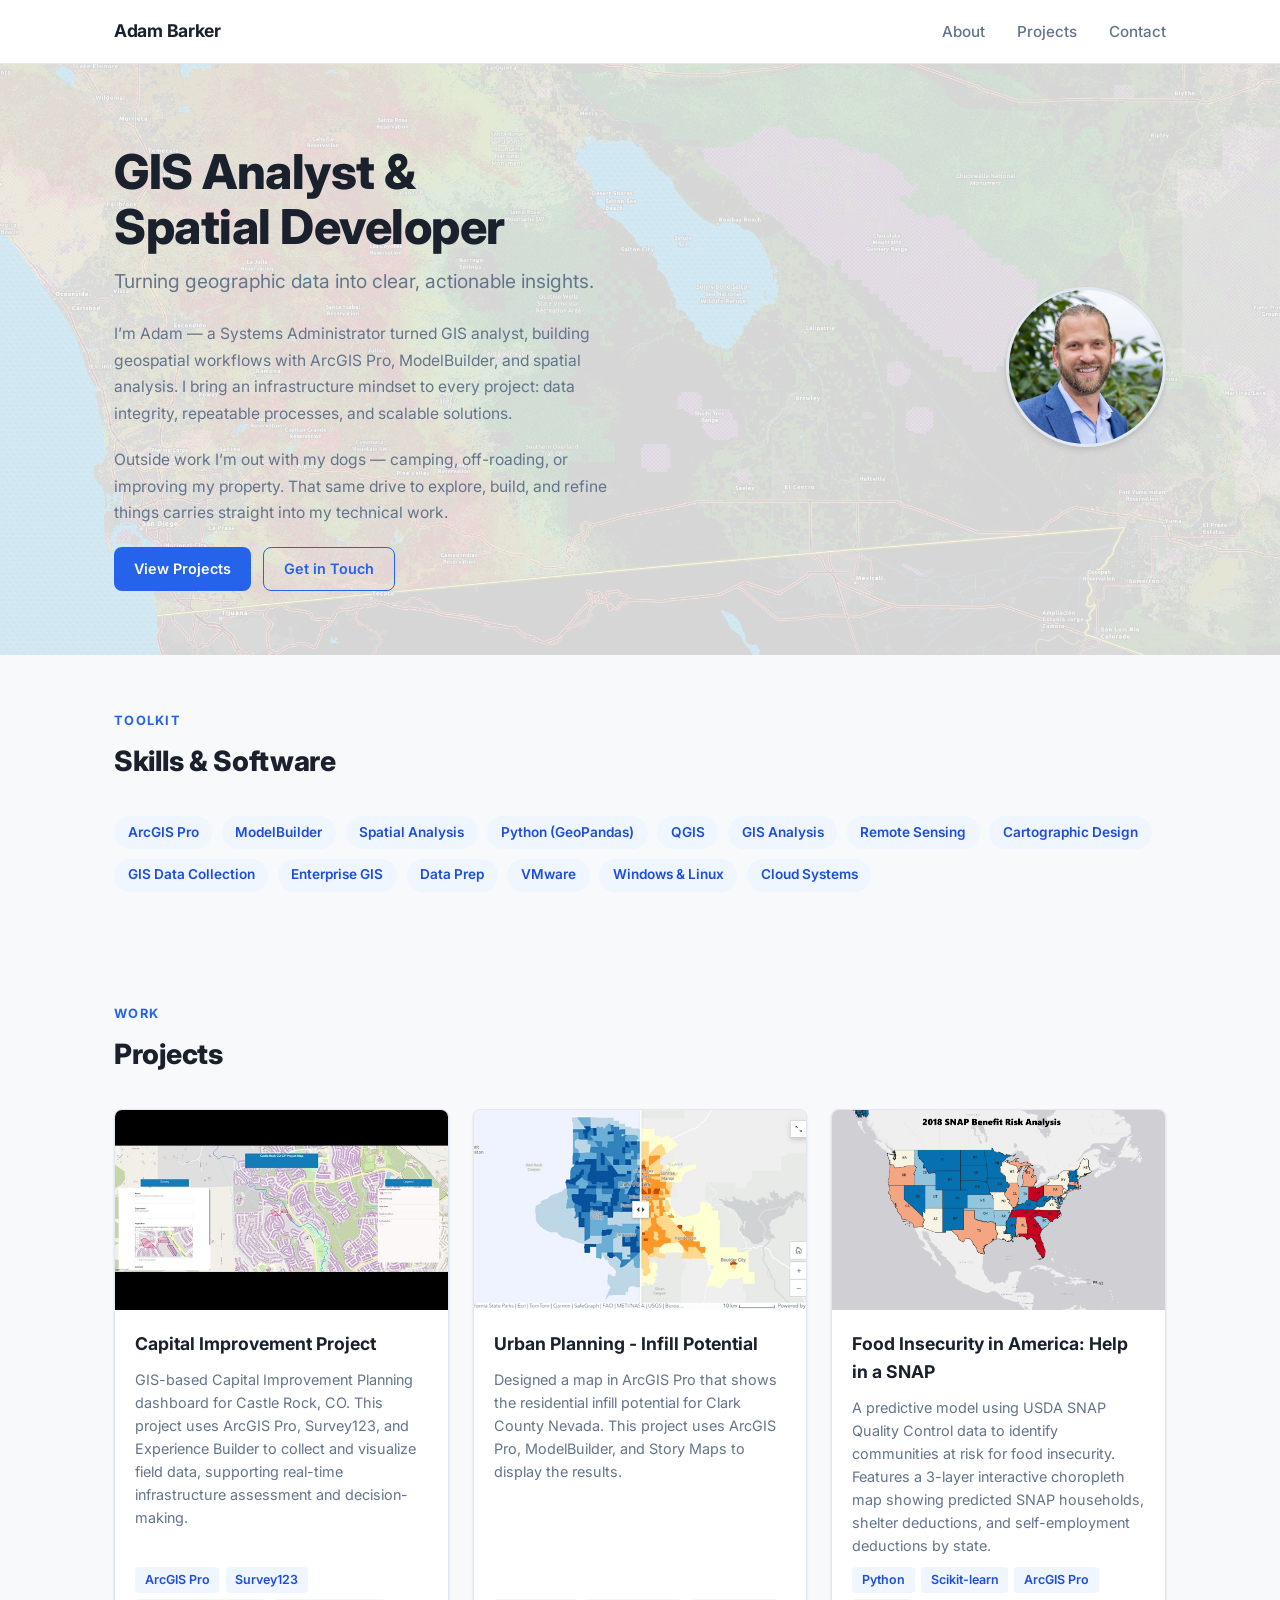
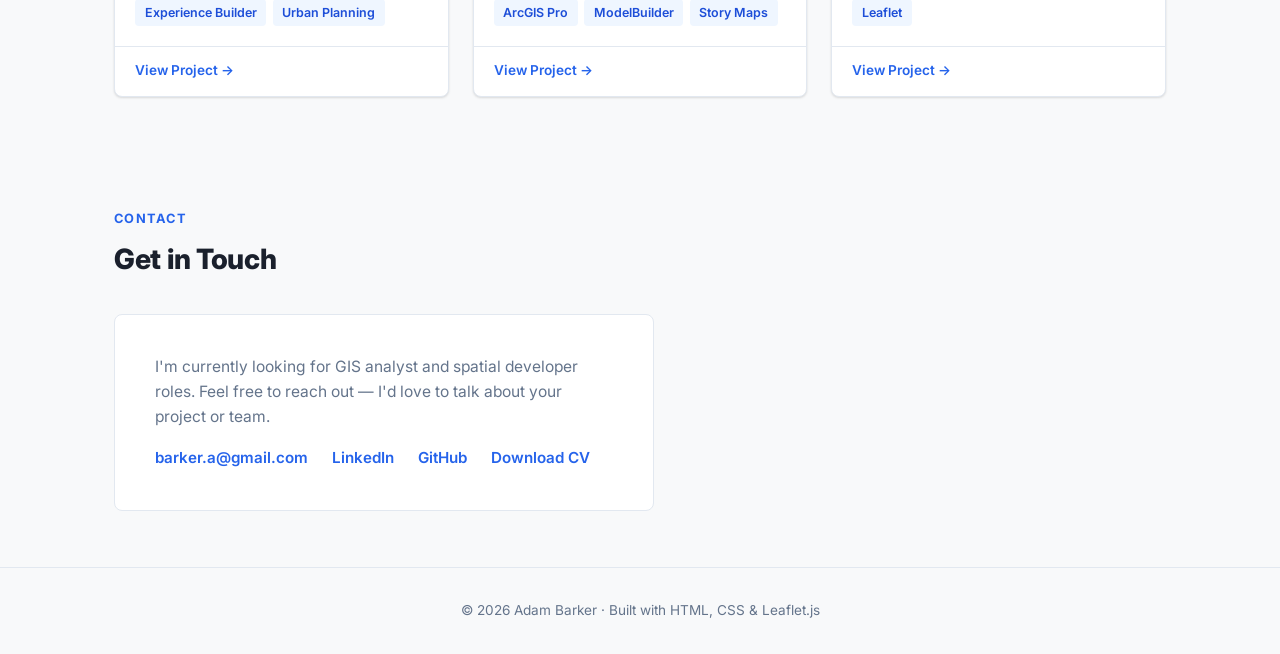
==== index.html @ 079c5484 "Remove avatar rotation, avatar-2.jpg, and related CSS/JS Co-Authored-By: Claude Sonnet 4.6 <noreply@" ====
<!DOCTYPE html>
<html lang="en">
<head>
  <meta charset="UTF-8" />
  <meta name="viewport" content="width=device-width, initial-scale=1.0" />
  <title>Adam Barker — GIS Portfolio</title>
  <link rel="preconnect" href="https://fonts.googleapis.com" />
  <link href="https://fonts.googleapis.com/css2?family=Inter:wght@400;500;600;700;800&display=swap" rel="stylesheet" />
  <link rel="stylesheet" href="css/style.css" />
</head>
<body>

  <!-- ── Nav ── -->
  <nav>
    <div class="nav-inner">
      <a class="nav-logo" href="index.html">Adam Barker</a>
      <ul class="nav-links">
        <li><a href="#about">About</a></li>
        <li><a href="#projects">Projects</a></li>
        <li><a href="#contact">Contact</a></li>
      </ul>
    </div>
  </nav>

  <!-- ── Hero / About ── -->
  <div class="hero-banner">
  <div class="hero" id="about">
    <div class="hero-text">
      <h1>GIS Analyst &amp;<br>Spatial Developer</h1>
      <p class="subtitle">Turning geographic data into clear, actionable insights.</p>
      <p class="bio">
        I’m Adam — a Systems Administrator turned GIS analyst, building geospatial workflows
        with ArcGIS Pro, ModelBuilder, and spatial analysis. I bring an infrastructure mindset
        to every project: data integrity, repeatable processes, and scalable solutions.
      </p>
      <p class="bio bio-personal">
        Outside work I’m out with my dogs — camping, off-roading, or improving my property.
        That same drive to explore, build, and refine things carries straight into my
        technical work.
      </p>
      <div class="btn-group">
        <a class="btn btn-primary" href="#projects">View Projects</a>
        <a class="btn btn-outline" href="#contact">Get in Touch</a>
      </div>
    </div>
    <div class="avatar-wrap">
      <img class="avatar" src="img/avatar.jpg" alt="Adam Barker"
           onerror="this.style.display='none'" />
    </div>
  </div>
  </div><!-- end hero-banner -->

  <!-- ── Skills ── -->
  <section>
    <p class="section-label">Toolkit</p>
    <h2 class="section-title">Skills &amp; Software</h2>
    <div class="skills-grid">
      <!-- Edit these to match your actual skills -->
      <span class="skill-badge">ArcGIS Pro</span>
      <span class="skill-badge">ModelBuilder</span>
      <span class="skill-badge">Spatial Analysis</span>
      <span class="skill-badge">Python (GeoPandas)</span>
      <span class="skill-badge">QGIS</span>
      <span class="skill-badge">GIS Analysis</span>
      <span class="skill-badge">Remote Sensing</span>
      <span class="skill-badge">Cartographic Design</span>
      <span class="skill-badge">GIS Data Collection</span>
      <span class="skill-badge">Enterprise GIS</span>
      <span class="skill-badge">Data Prep</span>
      <span class="skill-badge">VMware</span>
      <span class="skill-badge">Windows &amp; Linux</span>
      <span class="skill-badge">Cloud Systems</span>
    </div>
  </section>

  <!-- ── Projects ── -->
  <section id="projects">
    <p class="section-label">Work</p>
    <h2 class="section-title">Projects</h2>
    <div class="projects-grid">

      <!-- ── PROJECT CARD 1 — edit or duplicate this block for each project ── -->
      <div class="card">
        <img class="card-img" src="img/CIP-5.jpg" alt="Capital Improvement Project thumbnail">
        <div class="card-body">
          <h3 class="card-title">Capital Improvement Project</h3>
          <p class="card-desc">
            GIS-based Capital Improvement Planning dashboard for Castle Rock, CO. 
            This project uses ArcGIS Pro, Survey123, and Experience Builder to 
            collect and visualize field data, supporting real-time infrastructure 
            assessment and decision-making.            
          </p>
          <div class="tag-row">
            <span class="tag">ArcGIS Pro</span>
            <span class="tag">Survey123</span>
            <span class="tag">Experience Builder</span>
            <span class="tag">Urban Planning</span>
          </div>
        </div>
        <div class="card-footer">
          <a href="capital-improvement-project.html">View Project →</a>
          <!-- <a href="https://github.com/yourusername/project" target="_blank">GitHub</a> -->
        </div>
      </div>

      <!-- ── PROJECT CARD 2 ── -->
      <div class="card">
        <img class="card-img" src="img/infill-3.jpg" alt="Las Vegas Infill Potential thumbnail">
        <div class="card-body">
          <h3 class="card-title">Urban Planning - Infill Potential</h3>
          <p class="card-desc">
            Designed a map in ArcGIS Pro that shows the residential infill 
            potential for Clark County Nevada.
            This project uses ArcGIS Pro, ModelBuilder, and Story Maps to 
            display the results. 
          </p>
          <div class="tag-row">
            <span class="tag">ArcGIS Pro</span>
            <span class="tag">ModelBuilder</span>
            <span class="tag">Story Maps</span>
          </div>
        </div>
        <div class="card-footer">
          <a href="urban-infill.html">View Project →</a>
        </div>
      </div>

      <!-- ── PROJECT CARD 3 ── -->
      <div class="card">
        <img class="card-img" src="img/thumbnail-3.jpg" alt="Food Insecurity in America: Help in a SNAP"
             onerror="this.style.display='none'">
        <div class="card-body">
          <h3 class="card-title">Food Insecurity in America: Help in a SNAP</h3>
          <p class="card-desc">
            A predictive model using USDA SNAP Quality Control data to identify communities at risk for food insecurity. Features a 3-layer interactive choropleth map showing predicted SNAP households, shelter deductions, and self-employment deductions by state.
          </p>
          <div class="tag-row">
            <span class="tag">Python</span>
            <span class="tag">Scikit-learn</span>
            <span class="tag">ArcGIS Pro</span>
            <span class="tag">Leaflet</span>
          </div>
        </div>
        <div class="card-footer">
          <a href="SNAP.html">View Project →</a>
        </div>
      </div>

      <!-- Add more cards by copying the block above -->

    </div>
  </section>

  <!-- ── Contact ── -->
  <section id="contact">
    <p class="section-label">Contact</p>
    <h2 class="section-title">Get in Touch</h2>
    <div class="contact-box">
      <p>
        I'm currently looking for GIS analyst and spatial developer roles.
        Feel free to reach out — I'd love to talk about your project or team.
      </p>
      <div class="contact-links">
        <a href="mailto:barker.a@gmail.com">barker.a@gmail.com</a>
        <!-- Replace with your real links -->
        <a href="https://linkedin.com/in/adam-barker-gis-analyst" target="_blank">LinkedIn</a>
        <a href="https://github.com/a-barker" target="_blank">GitHub</a>
        <a href="img/adam-barker-cv.pdf" target="_blank">Download CV</a>
      </div>
    </div>
  </section>

  <!-- ── Footer ── -->
  <footer>
    <p>© 2026 Adam Barker · Built with HTML, CSS &amp; Leaflet.js</p>
  </footer>

  <script src="js/main.js"></script>
</body>
</html>
---- css/style.css ----
/* ── Reset & Base ── */
*, *::before, *::after { box-sizing: border-box; margin: 0; padding: 0; }

:root {
  --clr-bg:       #f8f9fa;
  --clr-surface:  #ffffff;
  --clr-border:   #e2e8f0;
  --clr-text:     #1a202c;
  --clr-muted:    #64748b;
  --clr-accent:   #2563eb;
  --clr-accent-h: #1d4ed8;
  --clr-tag-bg:   #eff6ff;
  --clr-tag-txt:  #1d4ed8;
  --radius:       8px;
  --shadow:       0 1px 3px rgba(0,0,0,.08), 0 1px 2px rgba(0,0,0,.06);
  --shadow-md:    0 4px 6px rgba(0,0,0,.07), 0 2px 4px rgba(0,0,0,.06);
  --max-w:        1100px;
  --nav-h:        64px;
  --font:         'Inter', system-ui, -apple-system, sans-serif;
}

html { scroll-behavior: smooth; }

body {
  font-family: var(--font);
  background: var(--clr-bg);
  color: var(--clr-text);
  line-height: 1.6;
  font-size: 1rem;
}

a { color: var(--clr-accent); text-decoration: none; }
a:hover { text-decoration: underline; }

img { display: block; max-width: 100%; height: auto; }

/* ── Nav ── */
nav {
  position: sticky;
  top: 0;
  z-index: 100;
  background: var(--clr-surface);
  border-bottom: 1px solid var(--clr-border);
  height: var(--nav-h);
  display: flex;
  align-items: center;
}

.nav-inner {
  max-width: var(--max-w);
  width: 100%;
  margin: 0 auto;
  padding: 0 1.5rem;
  display: flex;
  align-items: center;
  justify-content: space-between;
}

.nav-logo {
  font-weight: 700;
  font-size: 1.1rem;
  color: var(--clr-text);
  letter-spacing: -.3px;
}
.nav-logo:hover { text-decoration: none; }

.nav-links {
  display: flex;
  gap: 2rem;
  list-style: none;
}

.nav-links a {
  color: var(--clr-muted);
  font-size: .95rem;
  font-weight: 500;
  transition: color .15s;
}
.nav-links a:hover, .nav-links a.active { color: var(--clr-accent); text-decoration: none; }

/* ── Hero ── */
.hero-banner {
  background: url('../img/banner.jpg') center center / cover no-repeat;
  position: relative;
}
.hero-banner::after {
  content: '';
  position: absolute;
  inset: 0;
  background: rgba(255,255,255,0.82);
}
.hero {
  max-width: var(--max-w);
  margin: 0 auto;
  padding: 5rem 1.5rem 4rem;
  display: grid;
  grid-template-columns: 1fr auto;
  gap: 3rem;
  align-items: center;
  position: relative;
  z-index: 1;
}

.hero-text h1 {
  font-size: clamp(2rem, 5vw, 3rem);
  font-weight: 800;
  letter-spacing: -.5px;
  line-height: 1.15;
  margin-bottom: .75rem;
}

.hero-text .subtitle {
  font-size: 1.2rem;
  color: var(--clr-muted);
  margin-bottom: 1.5rem;
  max-width: 520px;
}

.hero-text .bio {
  color: var(--clr-muted);
  max-width: 520px;
  margin-bottom: 1.25rem;
  font-size: .975rem;
  line-height: 1.7;
}

.hero-text .bio-personal {
  margin-top: 0;
}

.skill-tags {
  display: flex;
  flex-wrap: wrap;
  gap: .5rem;
  max-width: 520px;
  margin-bottom: 1.25rem;
}

.skill-tags span {
  background: var(--clr-surface);
  border: 1px solid var(--clr-border, #e2e8f0);
  color: var(--clr-accent);
  font-size: .78rem;
  font-weight: 600;
  padding: .25rem .65rem;
  border-radius: 999px;
  white-space: nowrap;
}

.btn-group { display: flex; gap: .75rem; flex-wrap: wrap; }

.btn {
  display: inline-flex;
  align-items: center;
  gap: .4rem;
  padding: .6rem 1.25rem;
  border-radius: var(--radius);
  font-size: .9rem;
  font-weight: 600;
  cursor: pointer;
  transition: background .15s, color .15s, box-shadow .15s;
  border: none;
}

.btn-primary {
  background: var(--clr-accent);
  color: #fff;
}
.btn-primary:hover { background: var(--clr-accent-h); text-decoration: none; color: #fff; }

.btn-outline {
  background: transparent;
  color: var(--clr-accent);
  border: 1.5px solid var(--clr-accent);
}
.btn-outline:hover { background: var(--clr-tag-bg); text-decoration: none; }

.avatar-wrap { position: relative; width: 160px; height: 160px; }

.avatar {
  width: 160px;
  height: 160px;
  border-radius: 50%;
  object-fit: cover;
  border: 3px solid var(--clr-border);
  box-shadow: var(--shadow-md);
  background: var(--clr-border);
}

/* ── Section ── */
section { max-width: var(--max-w); margin: 0 auto; padding: 3.5rem 1.5rem; }

.section-label {
  font-size: .8rem;
  font-weight: 700;
  letter-spacing: .1em;
  text-transform: uppercase;
  color: var(--clr-accent);
  margin-bottom: .5rem;
}

.section-title {
  font-size: 1.75rem;
  font-weight: 800;
  letter-spacing: -.3px;
  margin-bottom: 2rem;
}

/* ── Skills strip ── */
.skills-grid {
  display: flex;
  flex-wrap: wrap;
  gap: .6rem;
}

.skill-badge {
  padding: .35rem .85rem;
  background: var(--clr-tag-bg);
  color: var(--clr-tag-txt);
  border-radius: 999px;
  font-size: .85rem;
  font-weight: 600;
}

/* ── Project cards ── */
.projects-grid {
  display: grid;
  grid-template-columns: repeat(auto-fill, minmax(300px, 1fr));
  gap: 1.5rem;
}

.card {
  background: var(--clr-surface);
  border: 1px solid var(--clr-border);
  border-radius: var(--radius);
  overflow: hidden;
  box-shadow: var(--shadow);
  display: flex;
  flex-direction: column;
  transition: box-shadow .2s, transform .2s;
}
.card:hover { box-shadow: var(--shadow-md); transform: translateY(-2px); }

.card-img {
  width: 100%;
  height: 200px;
  object-fit: cover;
  display: block;
  background: #f1f5f9;
}

.card-img-placeholder {
  width: 100%;
  height: 200px;
  background: linear-gradient(135deg, #dbeafe 0%, #bfdbfe 100%);
  display: flex;
  align-items: center;
  justify-content: center;
  font-size: 3rem;
}

.card-body { padding: 1.25rem; flex: 1; display: flex; flex-direction: column; gap: .6rem; }

.card-title { font-size: 1.1rem; font-weight: 700; color: var(--clr-text); }

.card-desc { font-size: .9rem; color: var(--clr-muted); flex: 1; }

.tag-row { display: flex; flex-wrap: wrap; gap: .4rem; }

.tag {
  padding: .2rem .6rem;
  background: var(--clr-tag-bg);
  color: var(--clr-tag-txt);
  border-radius: 4px;
  font-size: .78rem;
  font-weight: 600;
}

.card-footer {
  padding: .85rem 1.25rem;
  border-top: 1px solid var(--clr-border);
  display: flex;
  gap: .75rem;
}

.card-footer a {
  font-size: .85rem;
  font-weight: 600;
  color: var(--clr-accent);
}

/* ── Contact ── */
.contact-box {
  background: var(--clr-surface);
  border: 1px solid var(--clr-border);
  border-radius: var(--radius);
  padding: 2.5rem;
  display: flex;
  flex-direction: column;
  gap: 1rem;
  max-width: 540px;
}

.contact-box p { color: var(--clr-muted); font-size: .975rem; }

.contact-links { display: flex; gap: 1.5rem; flex-wrap: wrap; }
.contact-links a { font-weight: 600; font-size: .95rem; }

/* ── Footer ── */
footer {
  border-top: 1px solid var(--clr-border);
  text-align: center;
  padding: 2rem 1.5rem;
  color: var(--clr-muted);
  font-size: .85rem;
}

/* ── Project page ── */
.project-header {
  max-width: var(--max-w);
  margin: 0 auto;
  padding: 3.5rem 1.5rem 2rem;
}

.back-link {
  display: inline-flex;
  align-items: center;
  gap: .35rem;
  color: var(--clr-muted);
  font-size: .9rem;
  font-weight: 600;
  margin-bottom: 1.5rem;
}
.back-link:hover { color: var(--clr-accent); text-decoration: none; }

.project-header h1 {
  font-size: clamp(1.75rem, 4vw, 2.5rem);
  font-weight: 800;
  letter-spacing: -.4px;
  margin-bottom: .5rem;
}

.project-meta {
  display: flex;
  flex-wrap: wrap;
  gap: .5rem;
  margin-bottom: 1rem;
}

.project-body {
  max-width: var(--max-w);
  margin: 0 auto;
  padding: 0 1.5rem 4rem;
  display: grid;
  grid-template-columns: 1fr 280px;
  gap: 3rem;
  align-items: start;
}

.project-content h2 {
  font-size: 1.2rem;
  font-weight: 700;
  margin: 2rem 0 .75rem;
}
.project-content h2:first-child { margin-top: 0; }

.project-content p { color: var(--clr-muted); margin-bottom: 1rem; font-size: .975rem; }

.project-content ul {
  list-style: disc;
  padding-left: 1.25rem;
  color: var(--clr-muted);
  font-size: .975rem;
  margin-bottom: 1rem;
}

.project-content ul li { margin-bottom: .4rem; }

/* Map */
#project-map {
  width: 100%;
  height: 400px;
  border-radius: var(--radius);
  border: 1px solid var(--clr-border);
  margin: 1.5rem 0;
}

/* Screenshots */
.screenshot-grid {
  display: grid;
  grid-template-columns: repeat(auto-fill, minmax(240px, 1fr));
  gap: 1rem;
  margin: 1.5rem 0;
}

.screenshot-grid img {
  border-radius: var(--radius);
  border: 1px solid var(--clr-border);
  width: 100%;
  height: 180px;
  object-fit: cover;
  background: var(--clr-border);
  cursor: pointer;
  transition: box-shadow .15s;
}
.screenshot-grid img:hover { box-shadow: var(--shadow-md); }

.screenshot-figure {
  margin: 0;
}

.screenshot-figure figcaption {
  font-size: .8rem;
  color: var(--clr-muted);
  margin-top: .35rem;
}

/* Sidebar */
.project-sidebar {
  position: sticky;
  top: calc(var(--nav-h) + 1.5rem);
  display: flex;
  flex-direction: column;
  gap: 1.25rem;
}

.sidebar-card {
  background: var(--clr-surface);
  border: 1px solid var(--clr-border);
  border-radius: var(--radius);
  padding: 1.25rem;
}

.sidebar-card h3 {
  font-size: .8rem;
  text-transform: uppercase;
  letter-spacing: .08em;
  font-weight: 700;
  color: var(--clr-muted);
  margin-bottom: .75rem;
}

.sidebar-card .tag-row { margin-bottom: 0; }

.sidebar-links { display: flex; flex-direction: column; gap: .5rem; }
.sidebar-links a {
  display: flex;
  align-items: center;
  gap: .4rem;
  font-size: .9rem;
  font-weight: 600;
}

/* Lightbox */
.lightbox {
  display: none;
  position: fixed;
  inset: 0;
  background: rgba(0,0,0,.85);
  z-index: 999;
  align-items: center;
  justify-content: center;
}
.lightbox.open { display: flex; }
.lightbox img { max-width: 90vw; max-height: 85vh; border-radius: var(--radius); }
.lightbox-close {
  position: absolute;
  top: 1.25rem;
  right: 1.5rem;
  color: #fff;
  font-size: 2rem;
  cursor: pointer;
  line-height: 1;
  background: none;
  border: none;
  font-weight: 300;
}

/* ── Responsive ── */
@media (max-width: 768px) {
  .hero { grid-template-columns: 1fr; padding: 3rem 1.25rem 2.5rem; }
  .avatar { width: 100px; height: 100px; }
  .hero { gap: 1.5rem; }
  .hero-text { order: 2; }
  .avatar-wrap { order: 1; }
  .project-body { grid-template-columns: 1fr; }
  .project-sidebar { position: static; }
}

/* ── Story Map ── */
.story-cover {
  position: relative;
  min-height: 92vh;
  display: flex;
  align-items: center;
  justify-content: center;
  overflow: hidden;
  background: #0d1f2d;
}
.story-cover img.cover-img {
  position: absolute;
  inset: 0;
  width: 100%;
  height: 100%;
  object-fit: cover;
  opacity: .45;
}
.story-cover-content {
  position: relative;
  max-width: 760px;
  padding: 3rem 2.5rem 4rem;
  color: #fff;
  text-align: center;
}
.story-cover-content .back-link {
  color: rgba(255,255,255,.7);
  font-size: .85rem;
  display: inline-block;
  margin-bottom: 1.5rem;
}
.story-cover-content .back-link:hover { color: #fff; }
.story-cover-content .story-label {
  font-size: .8rem;
  font-weight: 700;
  letter-spacing: .12em;
  text-transform: uppercase;
  color: #93c5fd;
  margin-bottom: .75rem;
}
.story-cover-content h1 {
  font-family: 'Merriweather', Georgia, serif;
  font-size: clamp(2rem, 5vw, 3.2rem);
  font-weight: 700;
  line-height: 1.2;
  margin-bottom: 1rem;
  color: #fff;
}
.story-cover-content .story-subtitle {
  font-size: 1.15rem;
  color: rgba(255,255,255,.8);
  font-style: italic;
  margin-bottom: 1.25rem;
  max-width: 560px;
  margin-left: auto;
  margin-right: auto;
}
.story-cover-content .story-byline {
  font-size: .85rem;
  color: rgba(255,255,255,.6);
}
.story-cover-content .story-byline strong { color: rgba(255,255,255,.85); }

.scroll-cue {
  position: absolute;
  bottom: 2rem;
  left: 50%;
  transform: translateX(-50%);
  color: rgba(255,255,255,.5);
  font-size: .8rem;
  text-align: center;
  animation: bounce 2s infinite;
}
.scroll-cue::after { content: '↓'; display: block; font-size: 1.2rem; }
@keyframes bounce {
  0%, 100% { transform: translateX(-50%) translateY(0); }
  50%       { transform: translateX(-50%) translateY(6px); }
}

.story-section {
  max-width: 720px;
  margin: 0 auto;
  padding: 4rem 1.5rem;
}
.story-section.wide { max-width: 1000px; }
.story-section h2 {
  font-family: 'Merriweather', Georgia, serif;
  font-size: 1.65rem;
  font-weight: 700;
  color: #0d1f2d;
  margin-bottom: 1rem;
  line-height: 1.3;
}
.story-section p {
  font-size: 1.05rem;
  line-height: 1.8;
  color: #374151;
  margin-bottom: 1.2rem;
}
.story-section p:last-child { margin-bottom: 0; }

.pull-quote {
  border-left: 4px solid #2563eb;
  margin: 2.5rem 0;
  padding: .75rem 1.5rem;
  background: #f0f6ff;
  border-radius: 0 8px 8px 0;
}
.pull-quote p {
  font-family: 'Merriweather', Georgia, serif;
  font-size: 1.15rem;
  font-style: italic;
  color: #1e3a5f;
  margin: 0;
}

.story-img-full {
  display: block;
  max-width: 624px;
  width: 100%;
  margin: 0 auto;
  cursor: pointer;
  transition: opacity .2s;
}
.story-img-full:hover { opacity: .92; }

.story-img-pair {
  display: grid;
  grid-template-columns: 1fr 1fr;
  gap: 1rem;
  margin: 0 auto;
  max-width: 1000px;
  padding: 0 1.5rem;
}
.story-img-pair figure { margin: 0; }
.story-img-pair img {
  width: 100%;
  height: 280px;
  object-fit: cover;
  border-radius: 6px;
  cursor: pointer;
  transition: opacity .2s;
}
.story-img-pair img:hover { opacity: .9; }

.story-img-contained {
  display: block;
  max-width: 860px;
  width: 100%;
  margin: 0 auto;
  padding: 0 1.5rem;
}
.story-img-contained img {
  width: 100%;
  border-radius: 6px;
  cursor: pointer;
  transition: opacity .2s;
  box-shadow: 0 4px 20px rgba(0,0,0,.1);
}
.story-img-contained img:hover { opacity: .9; }

.story-caption {
  text-align: center;
  font-size: .82rem;
  color: #6b7280;
  margin-top: .6rem;
  padding: 0 1.5rem;
  font-style: italic;
}

.story-divider {
  width: 60px;
  height: 3px;
  background: #2563eb;
  margin: 0 auto 3rem;
  border-radius: 2px;
}

.story-interlude {
  background: #0d1f2d;
  color: #fff;
  padding: 4rem 1.5rem;
  text-align: center;
}
.story-interlude h2 {
  font-family: 'Merriweather', Georgia, serif;
  font-size: 1.6rem;
  color: #fff;
  margin-bottom: 1rem;
}
.story-interlude p {
  font-size: 1.05rem;
  color: rgba(255,255,255,.75);
  max-width: 640px;
  margin: 0 auto;
  line-height: 1.8;
}

.story-conclusion {
  background: #f8fafc;
  border-top: 1px solid #e2e8f0;
  padding: 5rem 1.5rem;
  text-align: center;
}
.story-conclusion h2 {
  font-family: 'Merriweather', Georgia, serif;
  font-size: 1.8rem;
  color: #0d1f2d;
  margin-bottom: 1rem;
}
.story-conclusion p {
  font-size: 1.1rem;
  color: #374151;
  max-width: 600px;
  margin: 0 auto 1rem;
  line-height: 1.8;
}
.story-conclusion .closing-line {
  font-family: 'Merriweather', Georgia, serif;
  font-size: 1.2rem;
  font-style: italic;
  color: #2563eb;
  margin-top: 2rem;
}

.story-meta-strip {
  background: #f8fafc;
  border-top: 1px solid #e2e8f0;
  border-bottom: 1px solid #e2e8f0;
  padding: 2rem 1.5rem;
}
.story-meta-inner {
  max-width: 720px;
  margin: 0 auto;
  display: flex;
  flex-wrap: wrap;
  gap: 2rem;
}
.story-meta-group h4 {
  font-size: .72rem;
  font-weight: 700;
  letter-spacing: .1em;
  text-transform: uppercase;
  color: #94a3b8;
  margin-bottom: .5rem;
}
.story-meta-group .tag-row { gap: .4rem; }

@media (max-width: 640px) {
  .story-img-pair { grid-template-columns: 1fr; }
  .story-cover-content { padding: 2rem 1.25rem 3rem; }
}
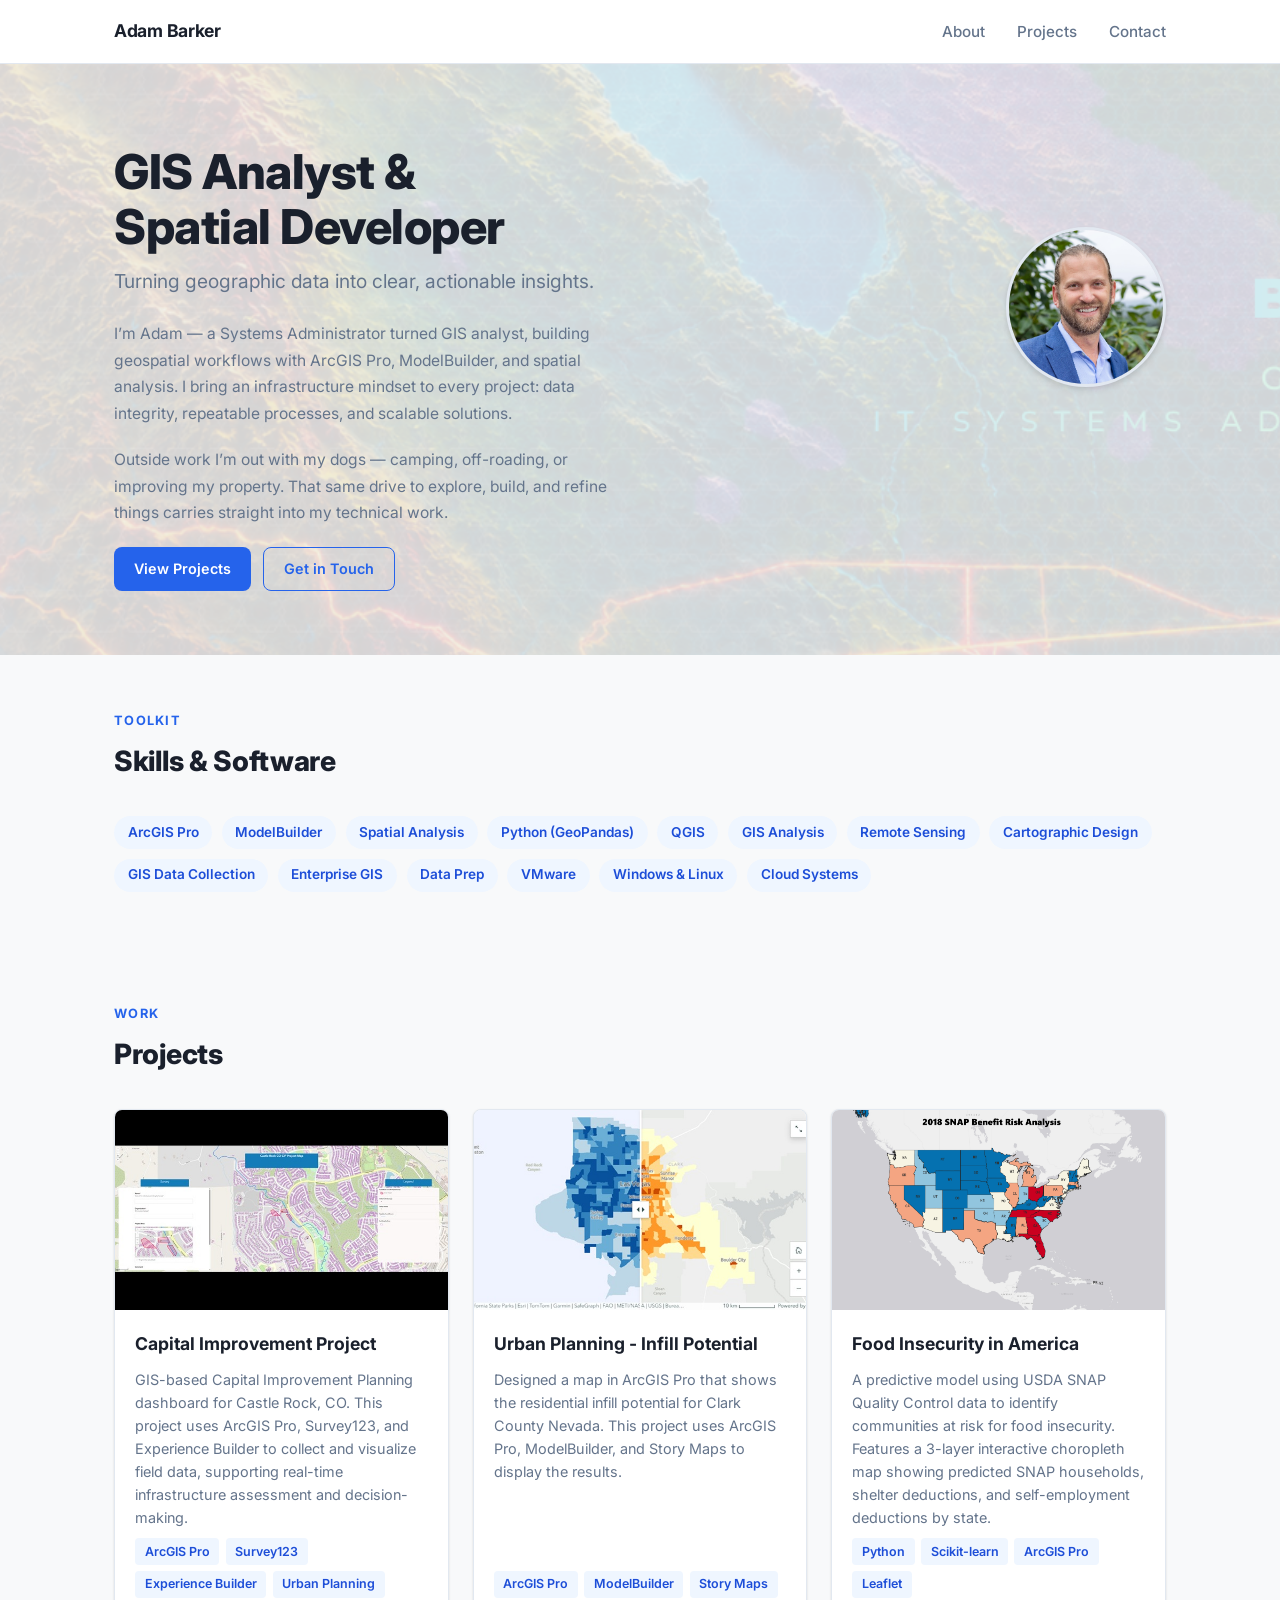
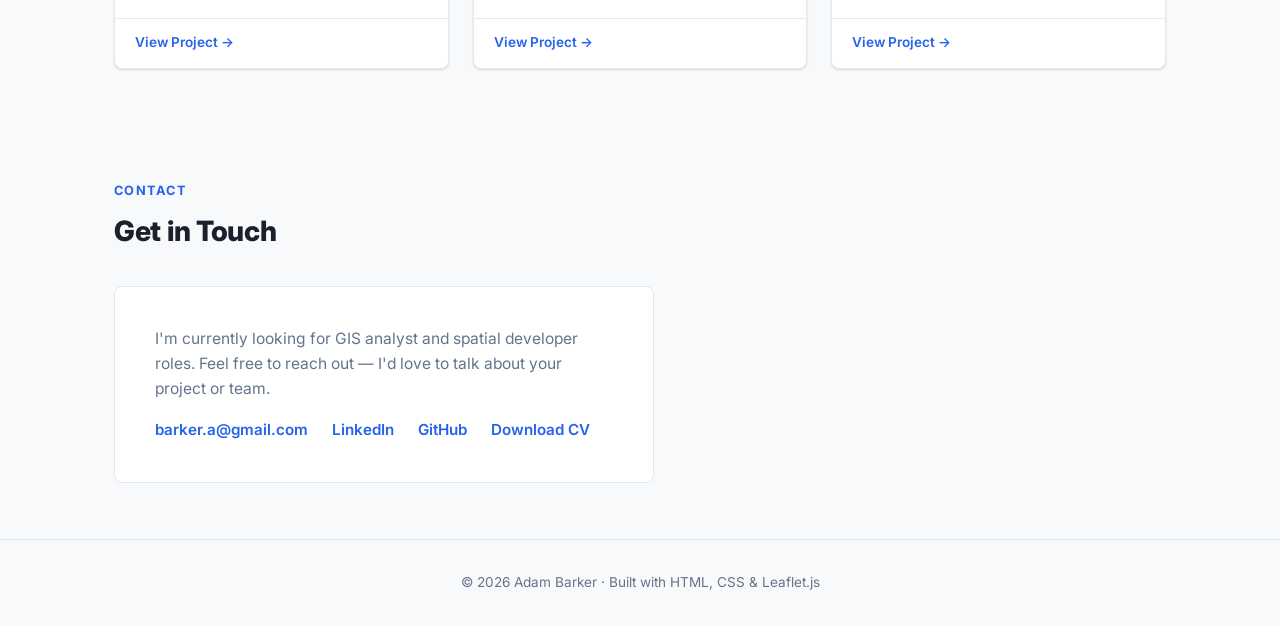
==== commit ef50b49e: "Rename to 'Food Insecurity in America' removing 'Help in a SNAP' Co-Authored-By: Claude Sonnet 4.6 <" ====
--- a/index.html
+++ b/index.html
@@ -127,10 +127,10 @@
 
       <!-- ── PROJECT CARD 3 ── -->
       <div class="card">
-        <img class="card-img" src="img/thumbnail-3.jpg" alt="Food Insecurity in America: Help in a SNAP"
+        <img class="card-img" src="img/thumbnail-3.jpg" alt="Food Insecurity in America"
              onerror="this.style.display='none'">
         <div class="card-body">
-          <h3 class="card-title">Food Insecurity in America: Help in a SNAP</h3>
+          <h3 class="card-title">Food Insecurity in America</h3>
           <p class="card-desc">
             A predictive model using USDA SNAP Quality Control data to identify communities at risk for food insecurity. Features a 3-layer interactive choropleth map showing predicted SNAP households, shelter deductions, and self-employment deductions by state.
           </p>
--- a/css/style.css
+++ b/css/style.css
@@ -80,7 +80,7 @@
 
 /* ── Hero ── */
 .hero-banner {
-  background: url('../img/banner.jpg') center center / cover no-repeat;
+  background: url('../img/banner-1.jpg') center center / cover no-repeat;
   position: relative;
 }
 .hero-banner::after {
@@ -175,7 +175,7 @@
 }
 .btn-outline:hover { background: var(--clr-tag-bg); text-decoration: none; }
 
-.avatar-wrap { position: relative; width: 160px; height: 160px; }
+.avatar-wrap { position: relative; width: 160px; height: 160px; margin-top: -120px; }
 
 .avatar {
   width: 160px;
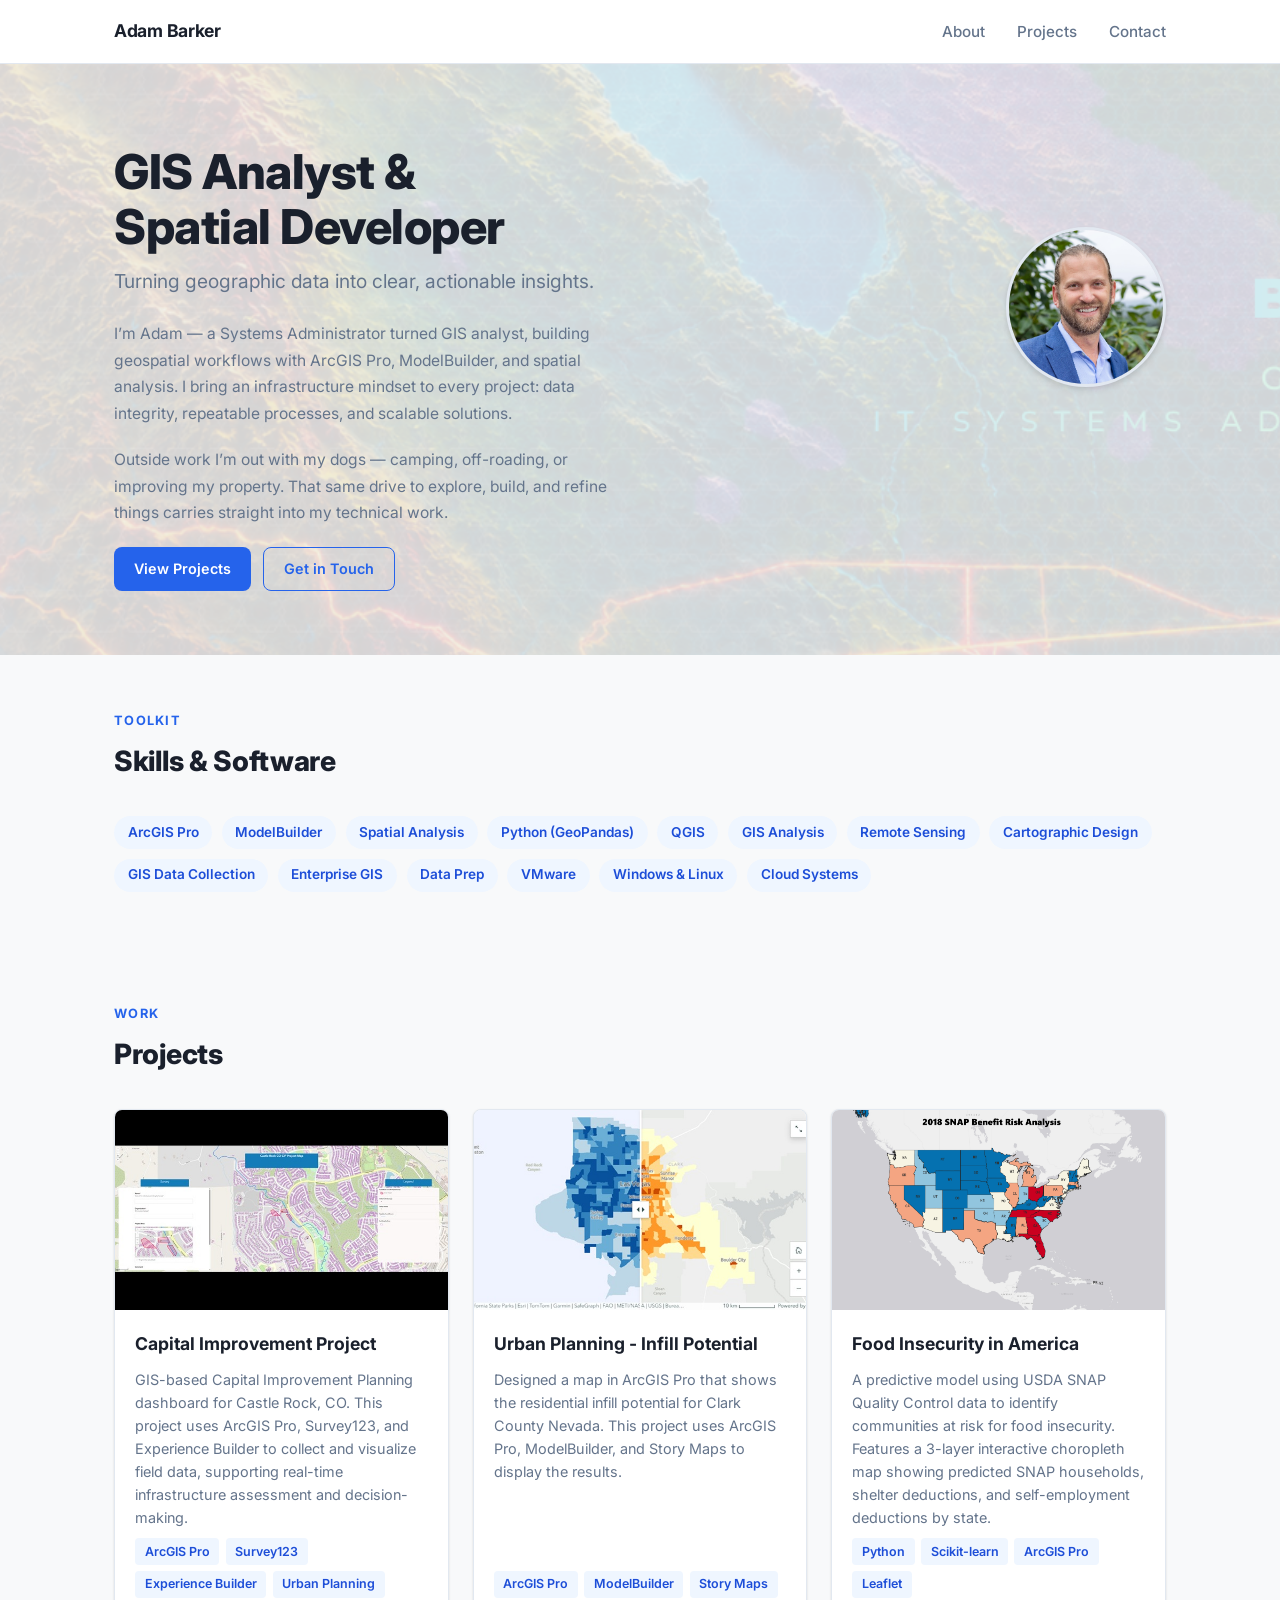
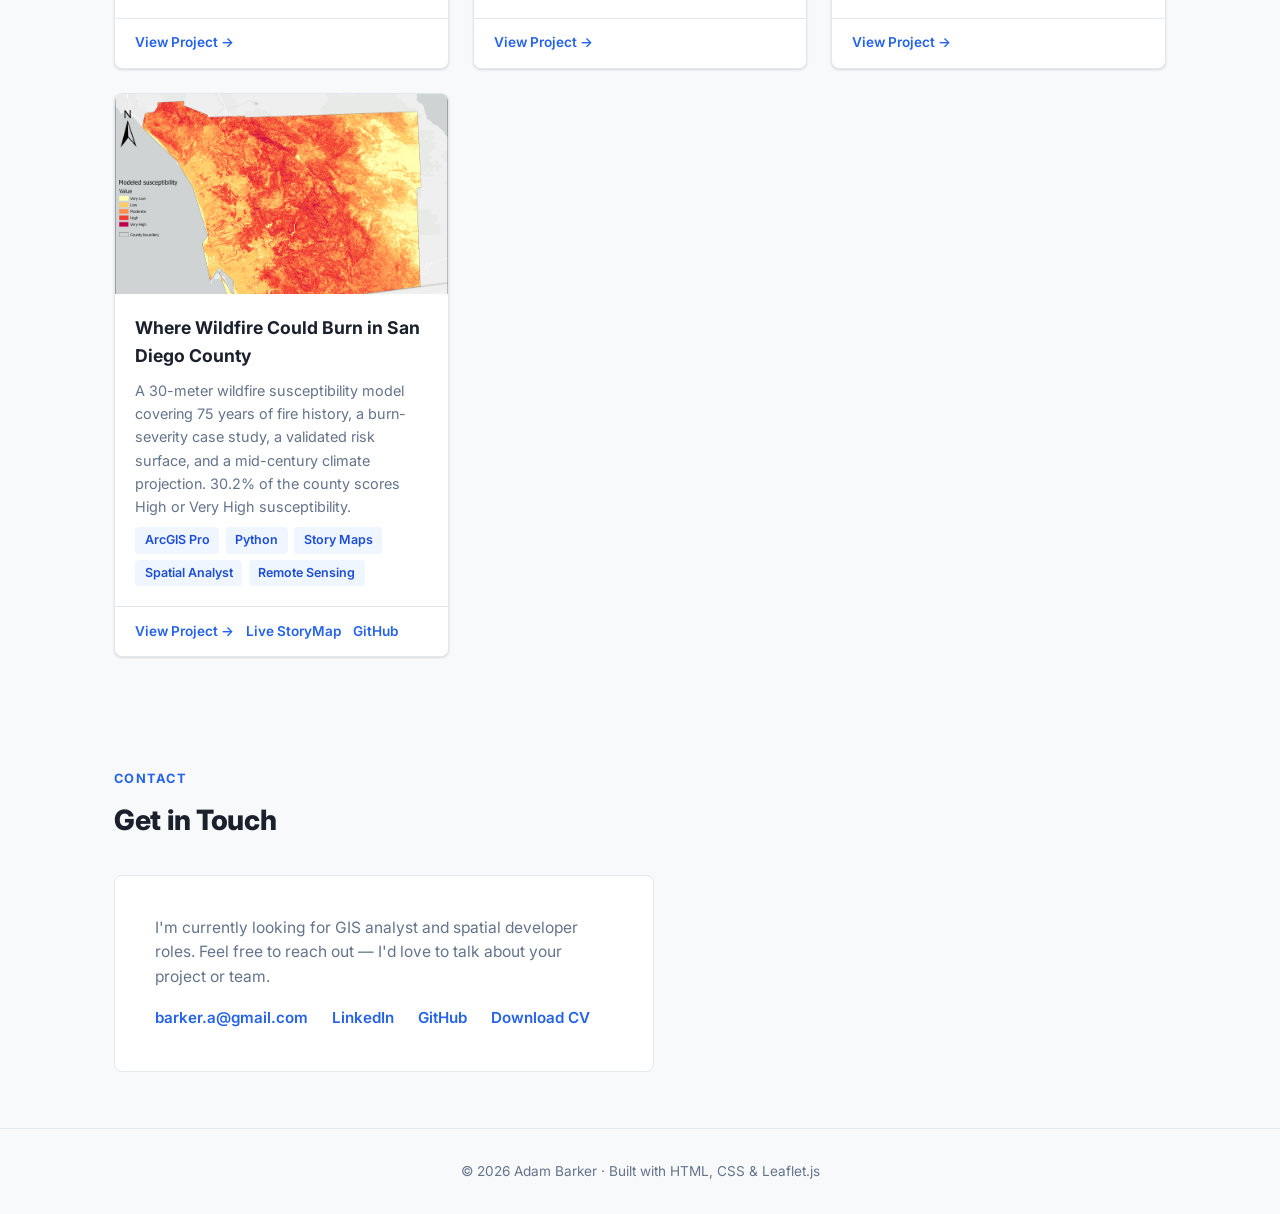
==== commit 2b164251: "Add wildfire card with thumbnail" ====
--- a/index.html
+++ b/index.html
@@ -146,6 +146,32 @@
         </div>
       </div>
 
+      <!-- ── Wildfire Susceptibility — San Diego County ── -->
+      <div class="card">
+        <img class="card-img" src="img/thumbnail-4.jpg" alt="Wildfire susceptibility surface, San Diego County"
+             onerror="this.style.display='none'">
+        <div class="card-body">
+          <h3 class="card-title">Where Wildfire Could Burn in San Diego County</h3>
+          <p class="card-desc">
+            A 30-meter wildfire susceptibility model covering 75 years of fire history,
+            a burn-severity case study, a validated risk surface, and a mid-century
+            climate projection. 30.2% of the county scores High or Very High susceptibility.
+          </p>
+          <div class="tag-row">
+            <span class="tag">ArcGIS Pro</span>
+            <span class="tag">Python</span>
+            <span class="tag">Story Maps</span>
+            <span class="tag">Spatial Analyst</span>
+            <span class="tag">Remote Sensing</span>
+          </div>
+        </div>
+        <div class="card-footer">
+          <a href="project-wildfire.html">View Project →</a>
+          <a href="https://storymaps.arcgis.com/stories/78eee37ac84f4439a5a24a69b0358723" target="_blank">Live StoryMap</a>
+          <a href="https://github.com/a-barker/sdcounty-wildfire-capstone" target="_blank">GitHub</a>
+        </div>
+      </div>
+
       <!-- Add more cards by copying the block above -->
 
     </div>
--- a/css/style.css
+++ b/css/style.css
@@ -482,7 +482,7 @@
   .avatar { width: 100px; height: 100px; }
   .hero { gap: 1.5rem; }
   .hero-text { order: 2; }
-  .avatar-wrap { order: 1; }
+  .avatar-wrap { order: 1; margin-top: 0; }
   .project-body { grid-template-columns: 1fr; }
   .project-sidebar { position: static; }
 }
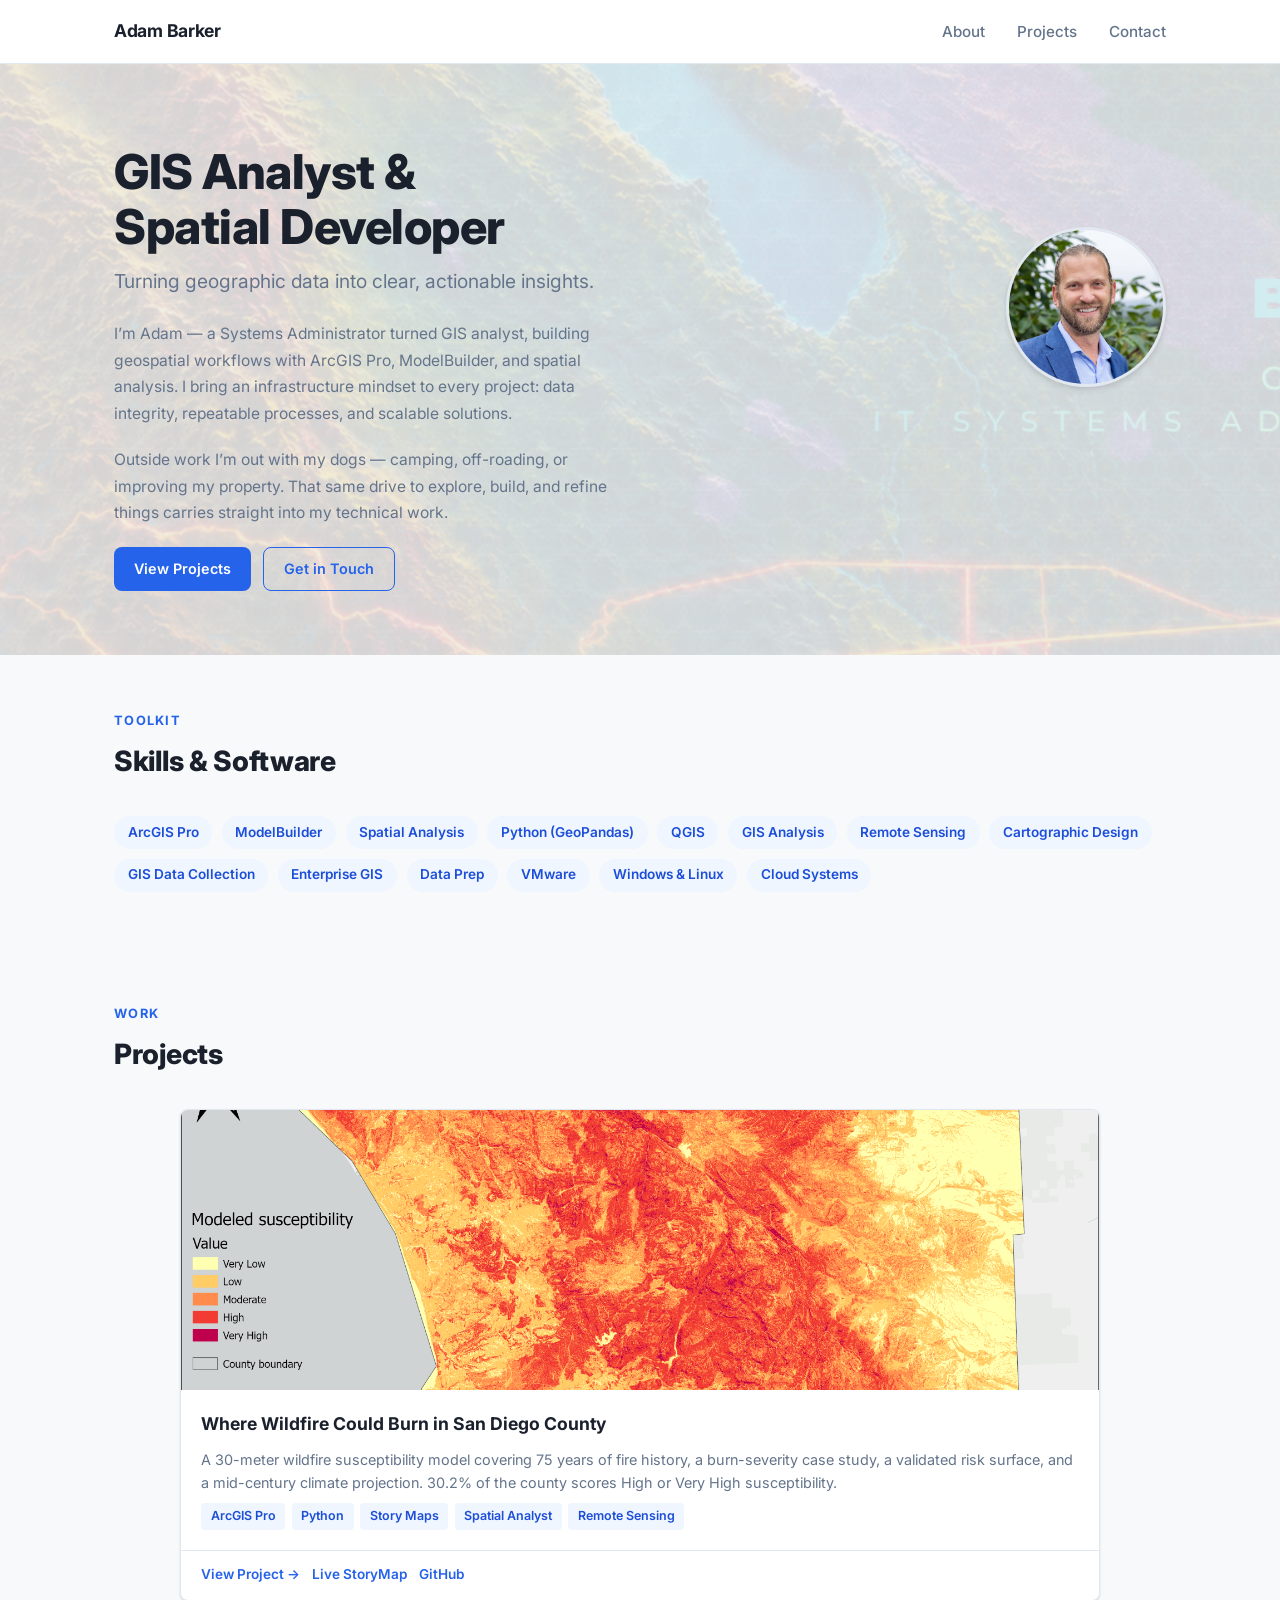
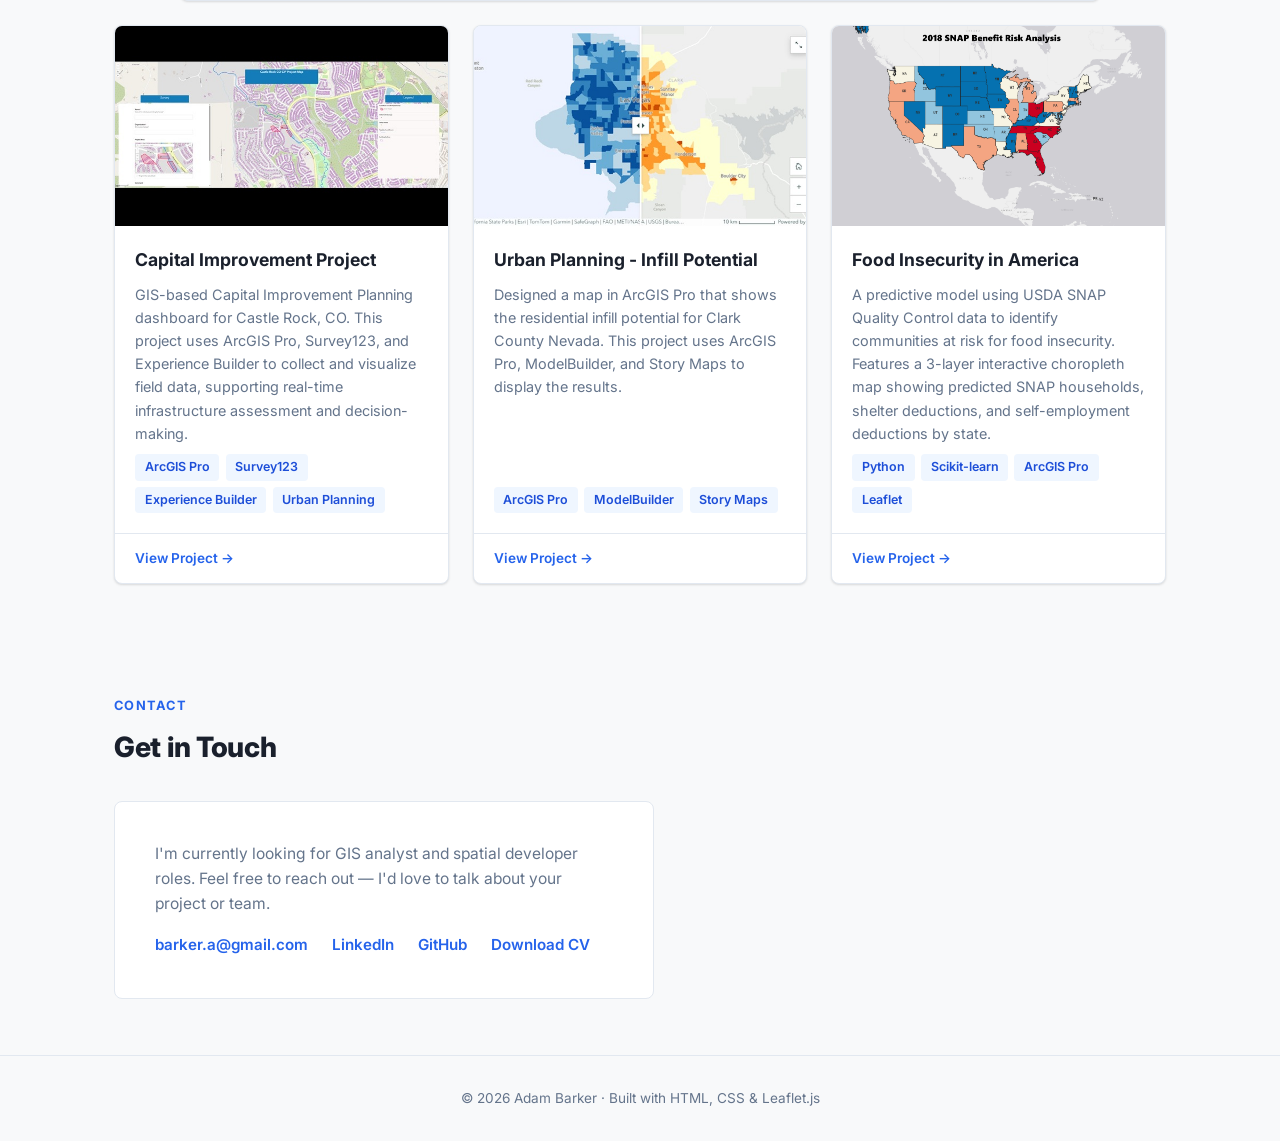
==== commit 9be73348: "Feature wildfire card at top of grid" ====
--- a/index.html
+++ b/index.html
@@ -79,16 +79,42 @@
     <h2 class="section-title">Projects</h2>
     <div class="projects-grid">
 
-      <!-- ── PROJECT CARD 1 — edit or duplicate this block for each project ── -->
+      <!-- ── Wildfire — featured card (spans full row) ── -->
+      <div class="card card-featured">
+        <img class="card-img card-img-featured" src="img/thumbnail-4.jpg" alt="Wildfire susceptibility surface, San Diego County"
+             onerror="this.style.display='none'">
+        <div class="card-body">
+          <h3 class="card-title">Where Wildfire Could Burn in San Diego County</h3>
+          <p class="card-desc">
+            A 30-meter wildfire susceptibility model covering 75 years of fire history,
+            a burn-severity case study, a validated risk surface, and a mid-century
+            climate projection. 30.2% of the county scores High or Very High susceptibility.
+          </p>
+          <div class="tag-row">
+            <span class="tag">ArcGIS Pro</span>
+            <span class="tag">Python</span>
+            <span class="tag">Story Maps</span>
+            <span class="tag">Spatial Analyst</span>
+            <span class="tag">Remote Sensing</span>
+          </div>
+        </div>
+        <div class="card-footer">
+          <a href="project-wildfire.html">View Project →</a>
+          <a href="https://storymaps.arcgis.com/stories/78eee37ac84f4439a5a24a69b0358723" target="_blank">Live StoryMap</a>
+          <a href="https://github.com/a-barker/sdcounty-wildfire-capstone" target="_blank">GitHub</a>
+        </div>
+      </div>
+
+      <!-- ── PROJECT CARD 1 ── -->
       <div class="card">
         <img class="card-img" src="img/CIP-5.jpg" alt="Capital Improvement Project thumbnail">
         <div class="card-body">
           <h3 class="card-title">Capital Improvement Project</h3>
           <p class="card-desc">
-            GIS-based Capital Improvement Planning dashboard for Castle Rock, CO. 
-            This project uses ArcGIS Pro, Survey123, and Experience Builder to 
-            collect and visualize field data, supporting real-time infrastructure 
-            assessment and decision-making.            
+            GIS-based Capital Improvement Planning dashboard for Castle Rock, CO.
+            This project uses ArcGIS Pro, Survey123, and Experience Builder to
+            collect and visualize field data, supporting real-time infrastructure
+            assessment and decision-making.
           </p>
           <div class="tag-row">
             <span class="tag">ArcGIS Pro</span>
@@ -99,7 +125,6 @@
         </div>
         <div class="card-footer">
           <a href="capital-improvement-project.html">View Project →</a>
-          <!-- <a href="https://github.com/yourusername/project" target="_blank">GitHub</a> -->
         </div>
       </div>
 
@@ -109,10 +134,10 @@
         <div class="card-body">
           <h3 class="card-title">Urban Planning - Infill Potential</h3>
           <p class="card-desc">
-            Designed a map in ArcGIS Pro that shows the residential infill 
+            Designed a map in ArcGIS Pro that shows the residential infill
             potential for Clark County Nevada.
-            This project uses ArcGIS Pro, ModelBuilder, and Story Maps to 
-            display the results. 
+            This project uses ArcGIS Pro, ModelBuilder, and Story Maps to
+            display the results.
           </p>
           <div class="tag-row">
             <span class="tag">ArcGIS Pro</span>
@@ -143,32 +168,6 @@
         </div>
         <div class="card-footer">
           <a href="SNAP.html">View Project →</a>
-        </div>
-      </div>
-
-      <!-- ── Wildfire Susceptibility — San Diego County ── -->
-      <div class="card">
-        <img class="card-img" src="img/thumbnail-4.jpg" alt="Wildfire susceptibility surface, San Diego County"
-             onerror="this.style.display='none'">
-        <div class="card-body">
-          <h3 class="card-title">Where Wildfire Could Burn in San Diego County</h3>
-          <p class="card-desc">
-            A 30-meter wildfire susceptibility model covering 75 years of fire history,
-            a burn-severity case study, a validated risk surface, and a mid-century
-            climate projection. 30.2% of the county scores High or Very High susceptibility.
-          </p>
-          <div class="tag-row">
-            <span class="tag">ArcGIS Pro</span>
-            <span class="tag">Python</span>
-            <span class="tag">Story Maps</span>
-            <span class="tag">Spatial Analyst</span>
-            <span class="tag">Remote Sensing</span>
-          </div>
-        </div>
-        <div class="card-footer">
-          <a href="project-wildfire.html">View Project →</a>
-          <a href="https://storymaps.arcgis.com/stories/78eee37ac84f4439a5a24a69b0358723" target="_blank">Live StoryMap</a>
-          <a href="https://github.com/a-barker/sdcounty-wildfire-capstone" target="_blank">GitHub</a>
         </div>
       </div>
 
--- a/css/style.css
+++ b/css/style.css
@@ -283,6 +283,18 @@
   gap: .75rem;
 }
 
+/* ── Featured card (full-row, centered) ── */
+.card-featured {
+  grid-column: 1 / -1;
+  max-width: 920px;
+  width: 100%;
+  margin: 0 auto;
+}
+
+.card-img-featured {
+  height: 280px;
+}
+
 .card-footer a {
   font-size: .85rem;
   font-weight: 600;
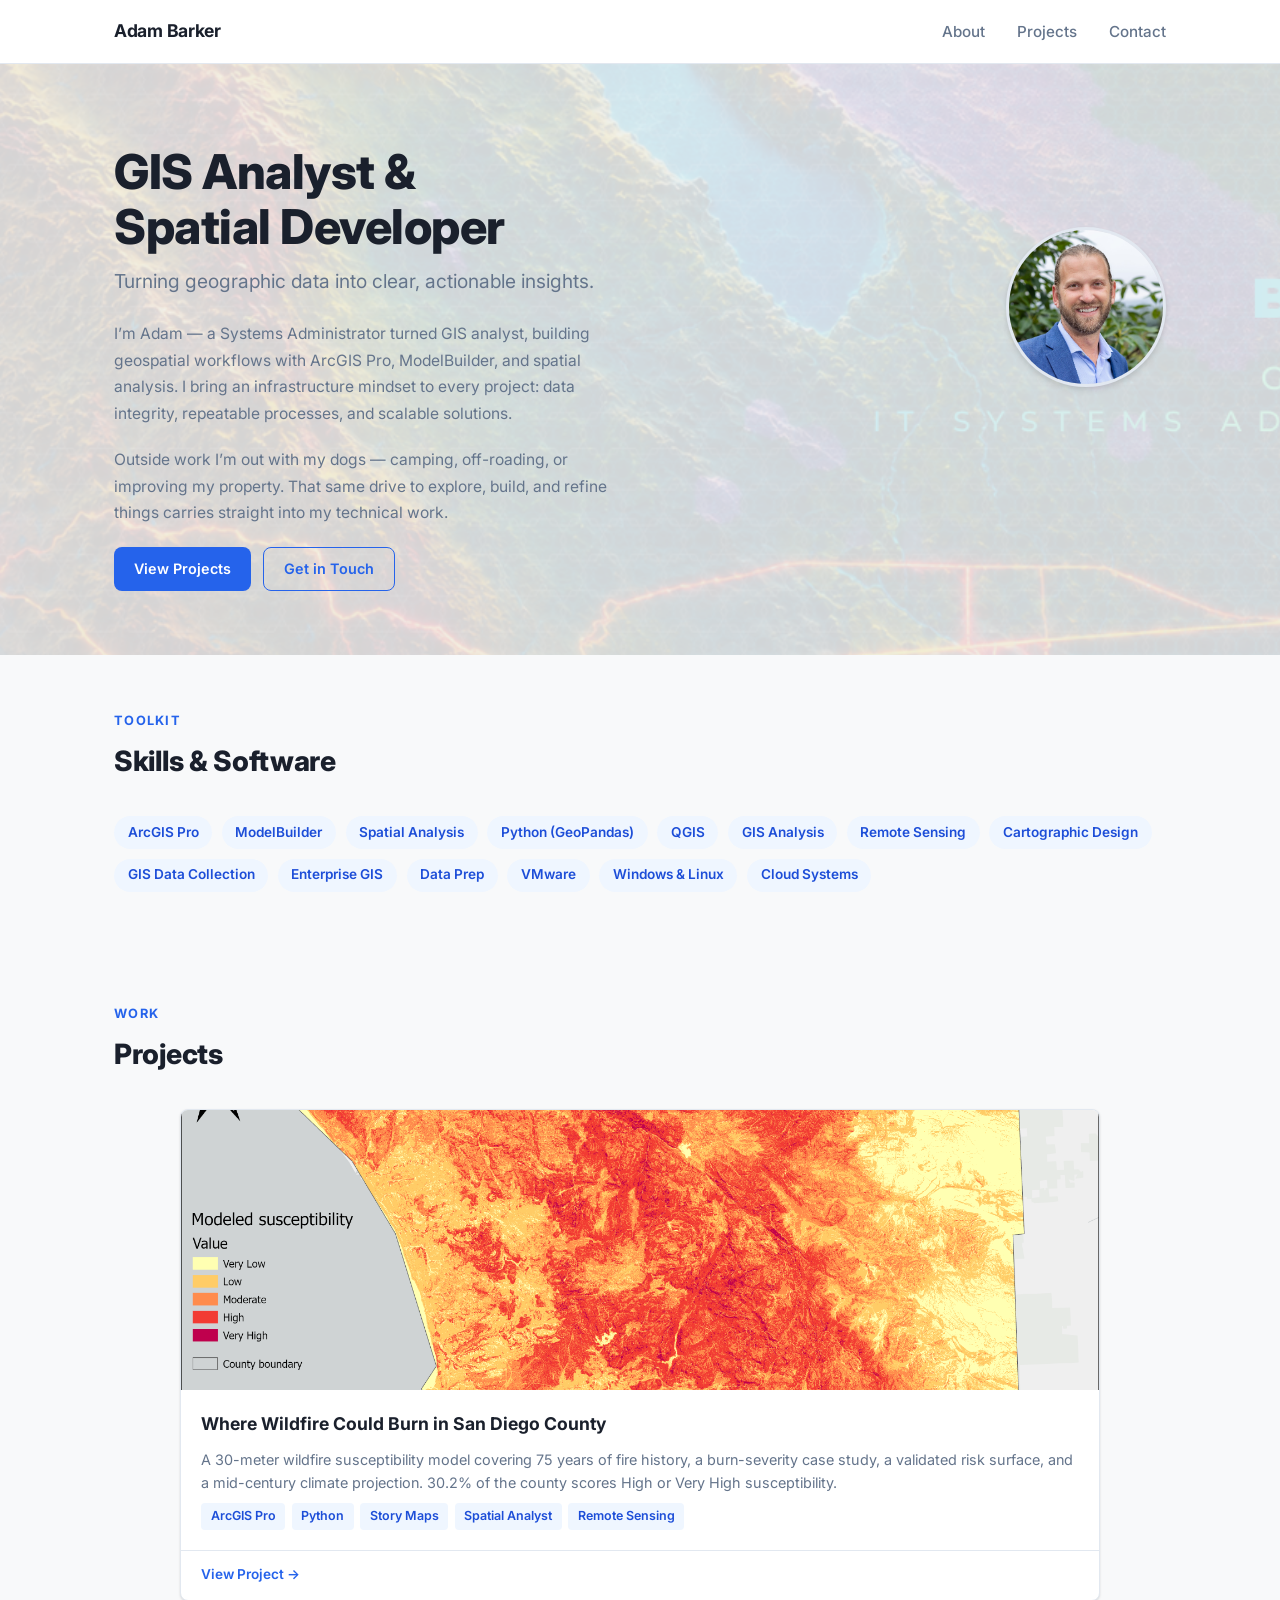
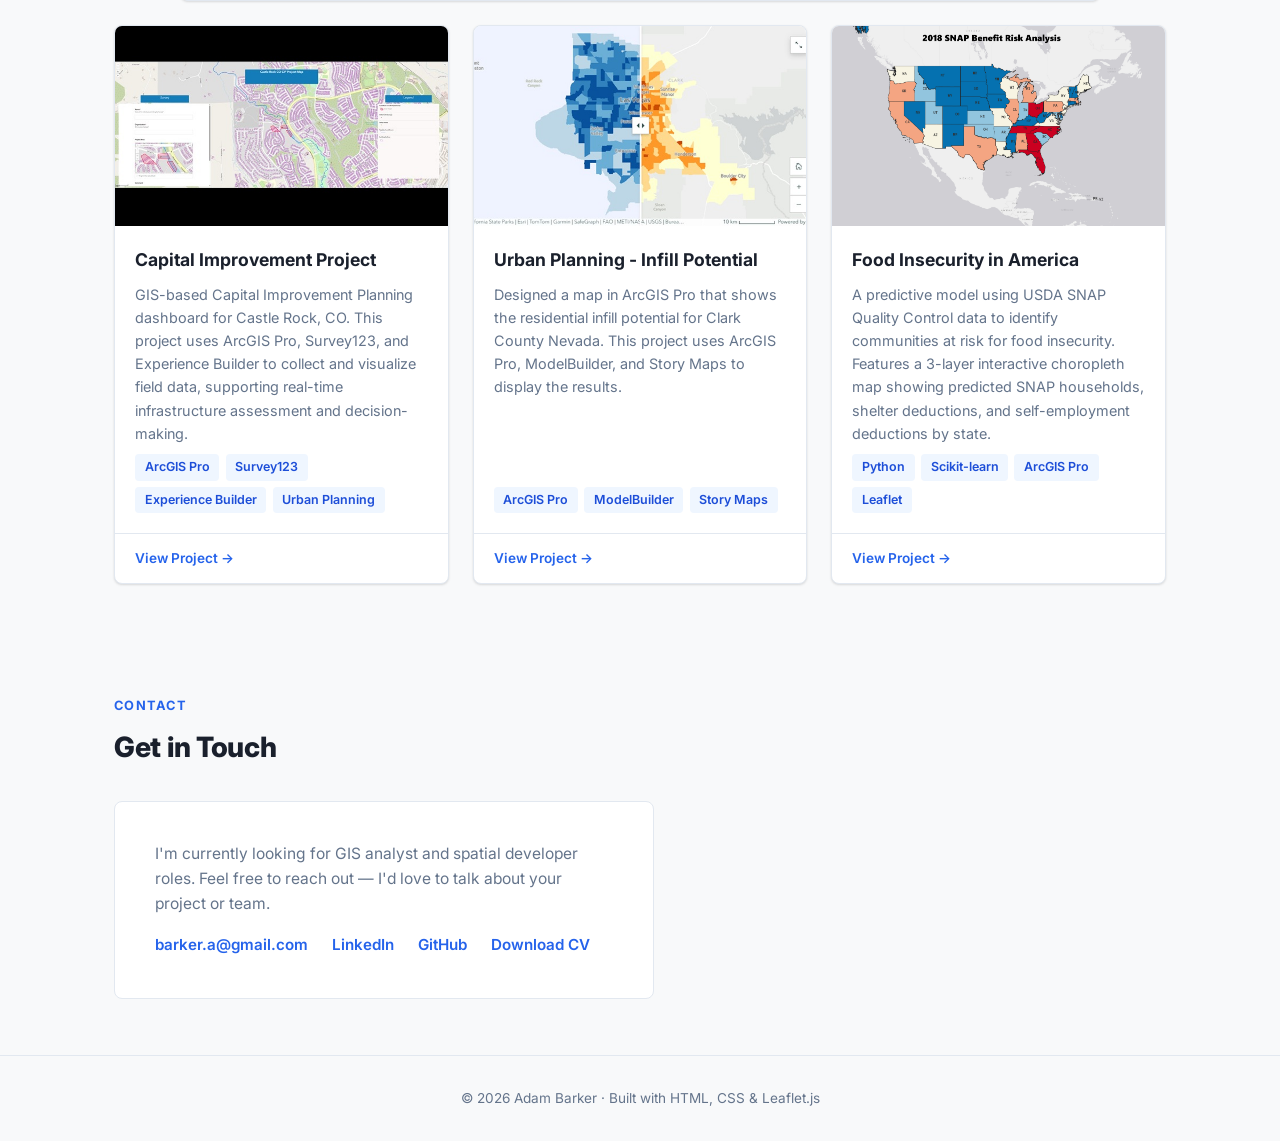
==== commit 786ba047: "Add interactive wildfire map: susceptibility overlay, fire perimeters, community boundaries" ====
--- a/index.html
+++ b/index.html
@@ -100,8 +100,6 @@
         </div>
         <div class="card-footer">
           <a href="project-wildfire.html">View Project →</a>
-          <a href="https://storymaps.arcgis.com/stories/78eee37ac84f4439a5a24a69b0358723" target="_blank">Live StoryMap</a>
-          <a href="https://github.com/a-barker/sdcounty-wildfire-capstone" target="_blank">GitHub</a>
         </div>
       </div>
 
--- a/css/style.css
+++ b/css/style.css
@@ -225,7 +225,7 @@
 /* ── Project cards ── */
 .projects-grid {
   display: grid;
-  grid-template-columns: repeat(auto-fill, minmax(300px, 1fr));
+  grid-template-columns: repeat(3, 1fr);
   gap: 1.5rem;
 }
 
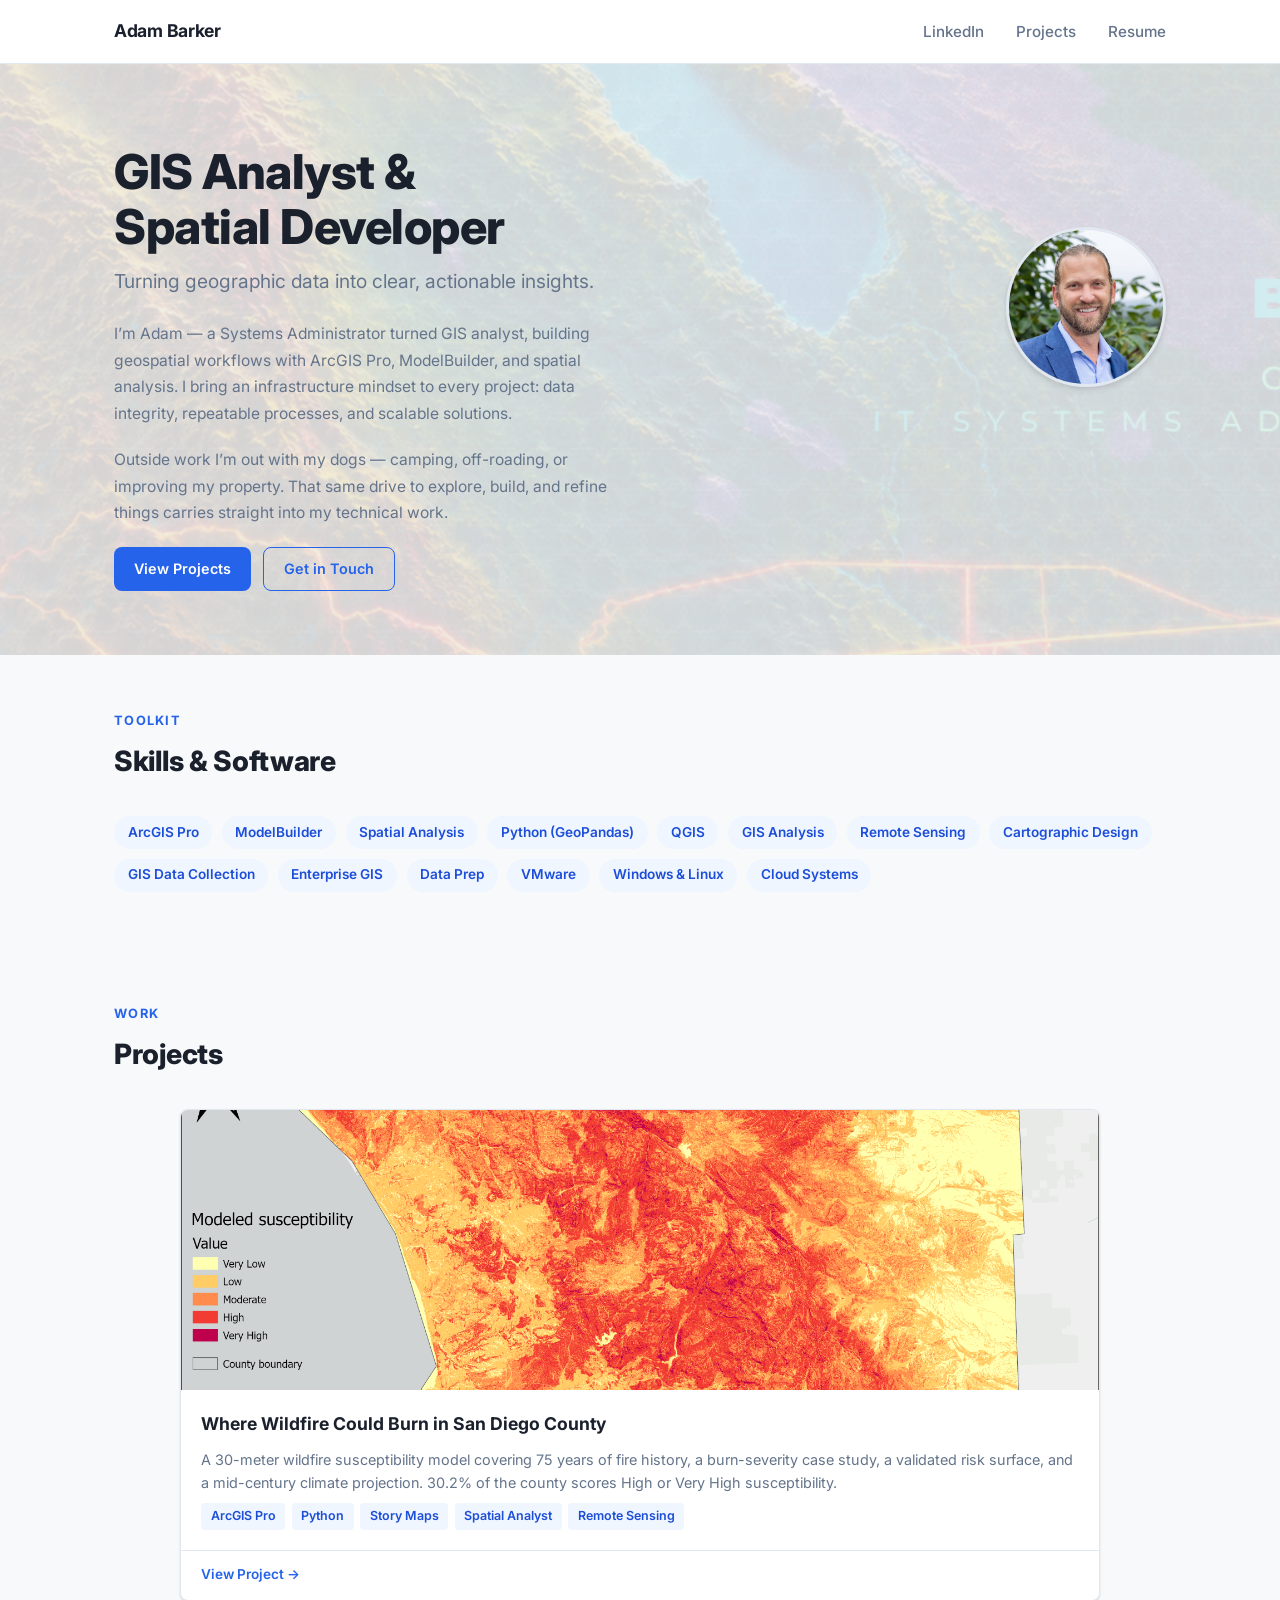
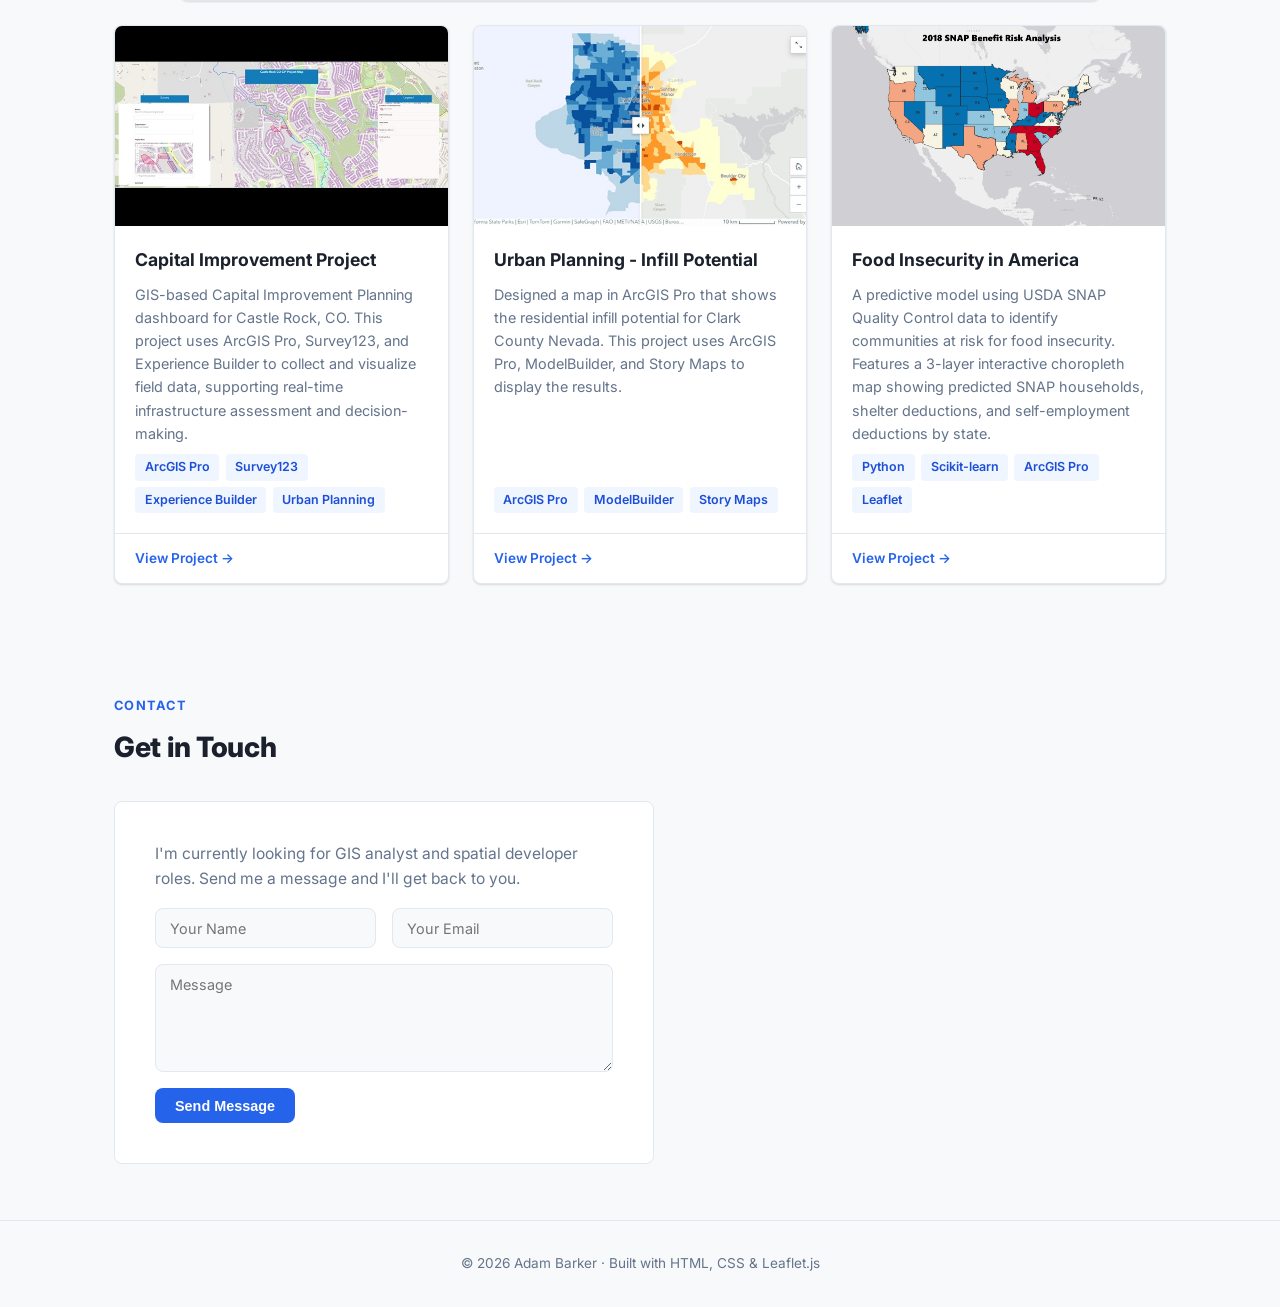
==== commit 8fa2844d: "Update nav, add contact form, remove old email/CV references" ====
--- a/index.html
+++ b/index.html
@@ -15,9 +15,9 @@
     <div class="nav-inner">
       <a class="nav-logo" href="index.html">Adam Barker</a>
       <ul class="nav-links">
-        <li><a href="#about">About</a></li>
+        <li><a href="https://linkedin.com/in/adam-barker-gis-analyst" target="_blank">LinkedIn</a></li>
         <li><a href="#projects">Projects</a></li>
-        <li><a href="#contact">Contact</a></li>
+        <li><a href="img/adam-barker-resume.pdf" target="_blank">Resume</a></li>
       </ul>
     </div>
   </nav>
@@ -178,19 +178,21 @@
   <section id="contact">
     <p class="section-label">Contact</p>
     <h2 class="section-title">Get in Touch</h2>
-    <div class="contact-box">
+    <form class="contact-box" action="https://formsubmit.co/gis@adam-barker.com" method="POST">
       <p>
         I'm currently looking for GIS analyst and spatial developer roles.
-        Feel free to reach out — I'd love to talk about your project or team.
+        Send me a message and I'll get back to you.
       </p>
-      <div class="contact-links">
-        <a href="mailto:barker.a@gmail.com">barker.a@gmail.com</a>
-        <!-- Replace with your real links -->
-        <a href="https://linkedin.com/in/adam-barker-gis-analyst" target="_blank">LinkedIn</a>
-        <a href="https://github.com/a-barker" target="_blank">GitHub</a>
-        <a href="img/adam-barker-cv.pdf" target="_blank">Download CV</a>
-      </div>
-    </div>
+      <input type="hidden" name="_subject" value="New message from adam-barker.com" />
+      <input type="hidden" name="_captcha" value="false" />
+      <input type="hidden" name="_template" value="table" />
+      <div class="form-row">
+        <input type="text" name="name" placeholder="Your Name" required />
+        <input type="email" name="email" placeholder="Your Email" required />
+      </div>
+      <textarea name="message" placeholder="Message" rows="5" required></textarea>
+      <button type="submit" class="btn btn-primary">Send Message</button>
+    </form>
   </section>
 
   <!-- ── Footer ── -->
--- a/css/style.css
+++ b/css/style.css
@@ -318,6 +318,32 @@
 .contact-links { display: flex; gap: 1.5rem; flex-wrap: wrap; }
 .contact-links a { font-weight: 600; font-size: .95rem; }
 
+.form-row { display: flex; gap: 1rem; flex-wrap: wrap; }
+.form-row input { flex: 1; min-width: 200px; }
+
+.contact-box input[type="text"],
+.contact-box input[type="email"],
+.contact-box textarea {
+  width: 100%;
+  padding: .65rem .85rem;
+  border: 1px solid var(--clr-border);
+  border-radius: var(--radius);
+  font-family: var(--font);
+  font-size: .9rem;
+  color: var(--clr-text);
+  background: var(--clr-bg);
+}
+
+.contact-box input:focus,
+.contact-box textarea:focus {
+  outline: none;
+  border-color: var(--clr-accent);
+}
+
+.contact-box textarea { resize: vertical; }
+
+.contact-box button { align-self: flex-start; border: none; cursor: pointer; }
+
 /* ── Footer ── */
 footer {
   border-top: 1px solid var(--clr-border);
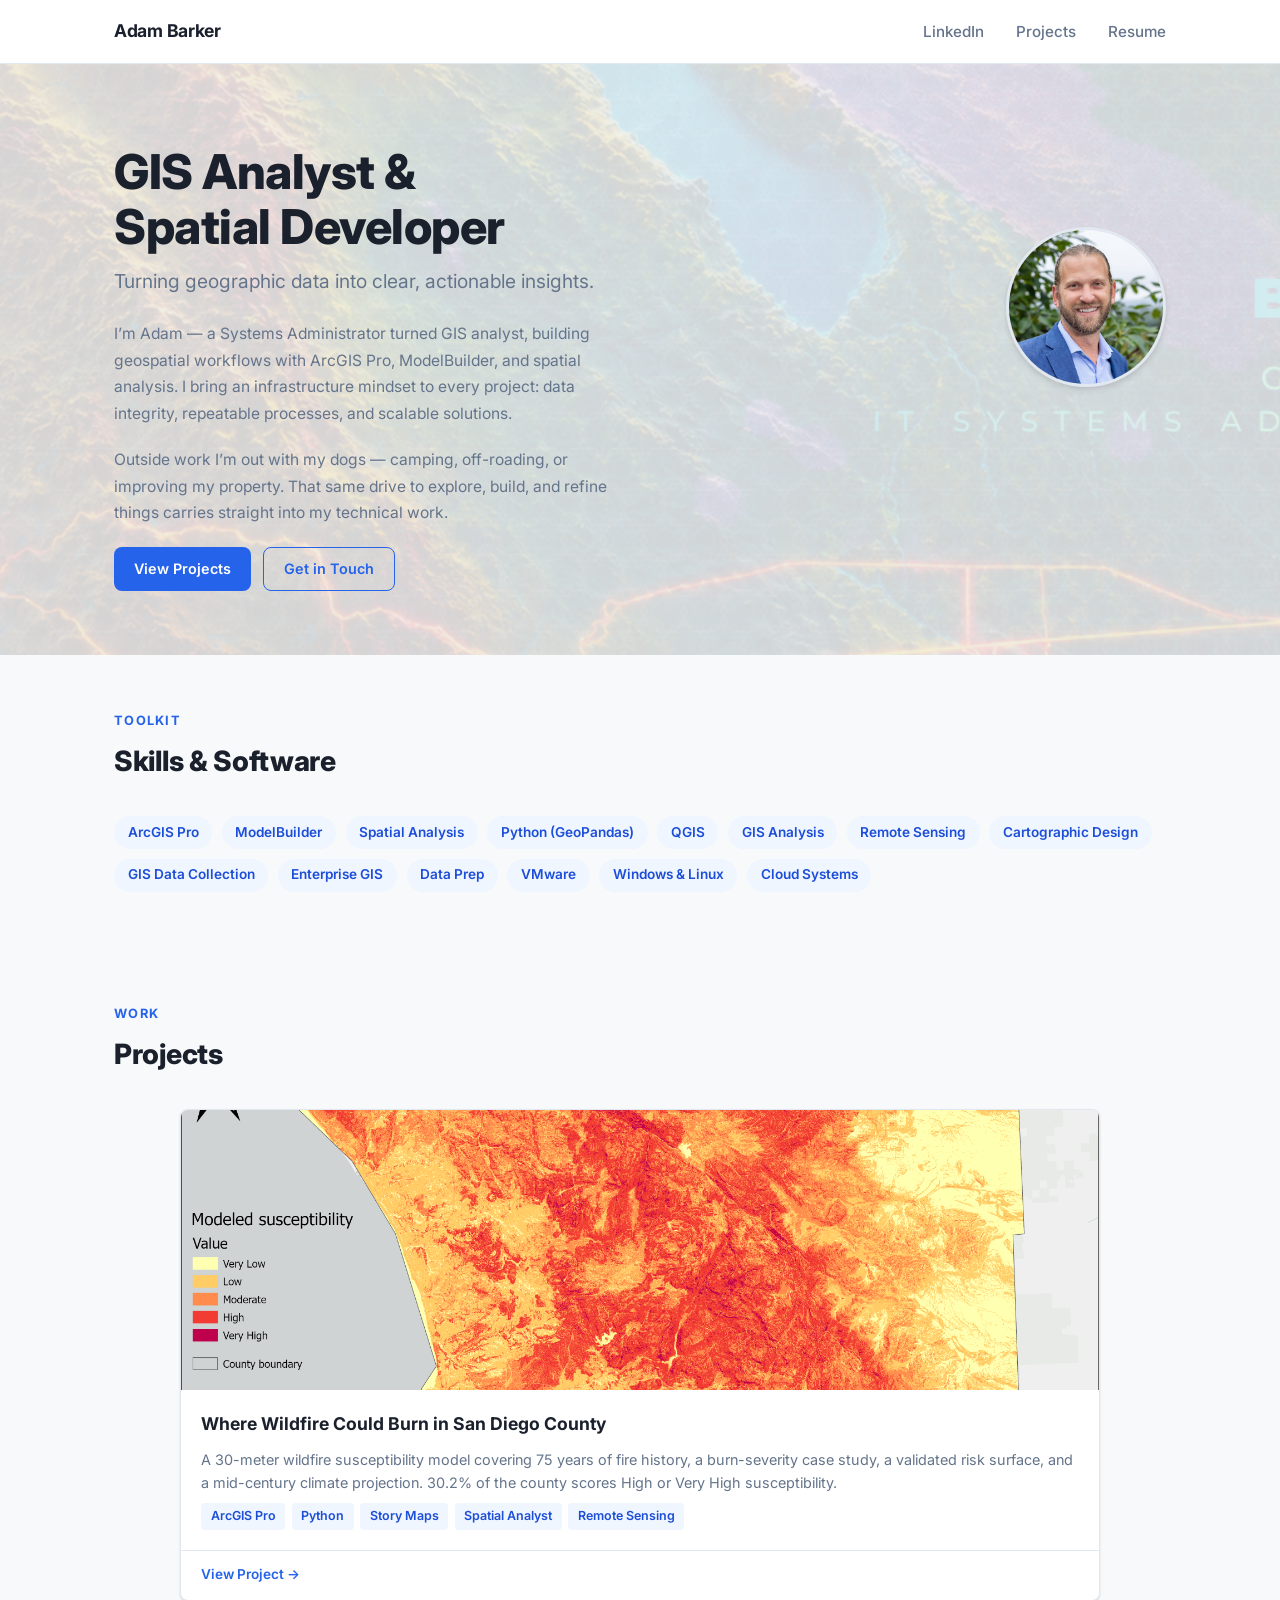
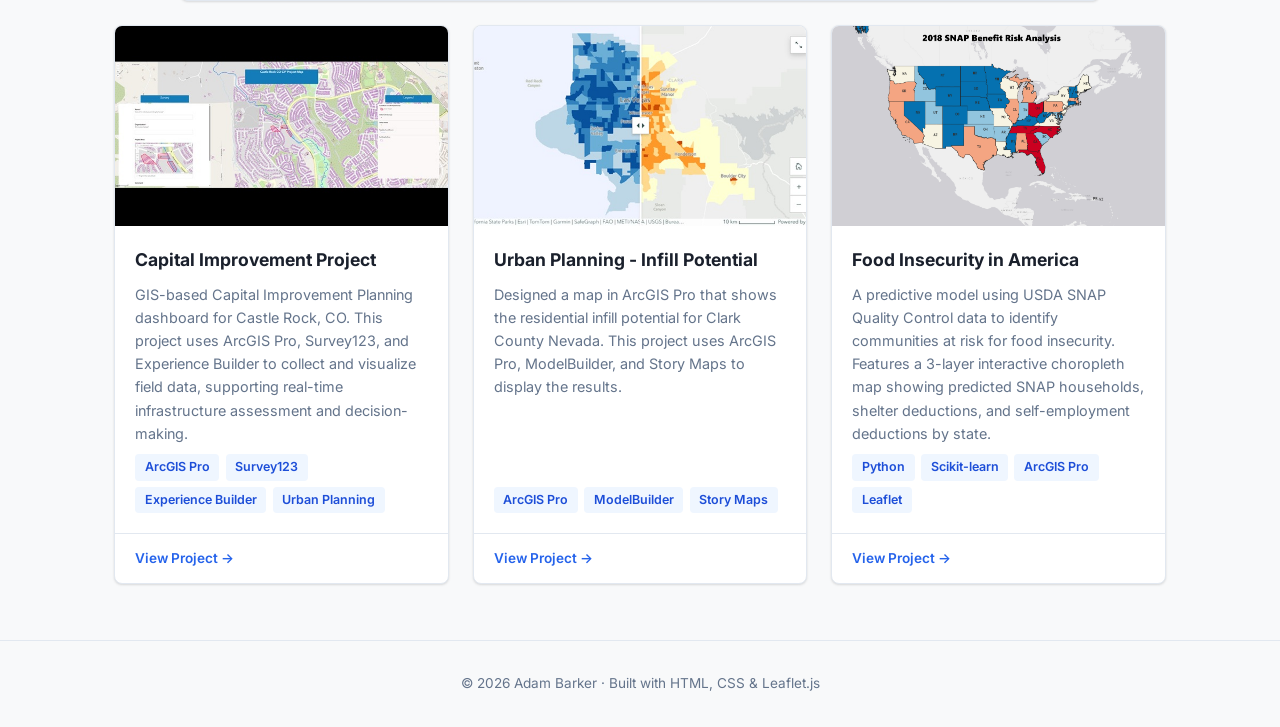
==== commit 5533200a: "Move contact form to its own page" ====
--- a/index.html
+++ b/index.html
@@ -40,7 +40,7 @@
       </p>
       <div class="btn-group">
         <a class="btn btn-primary" href="#projects">View Projects</a>
-        <a class="btn btn-outline" href="#contact">Get in Touch</a>
+        <a class="btn btn-outline" href="contact.html">Get in Touch</a>
       </div>
     </div>
     <div class="avatar-wrap">
@@ -174,27 +174,6 @@
     </div>
   </section>
 
-  <!-- ── Contact ── -->
-  <section id="contact">
-    <p class="section-label">Contact</p>
-    <h2 class="section-title">Get in Touch</h2>
-    <form class="contact-box" action="https://formsubmit.co/gis@adam-barker.com" method="POST">
-      <p>
-        I'm currently looking for GIS analyst and spatial developer roles.
-        Send me a message and I'll get back to you.
-      </p>
-      <input type="hidden" name="_subject" value="New message from adam-barker.com" />
-      <input type="hidden" name="_captcha" value="false" />
-      <input type="hidden" name="_template" value="table" />
-      <div class="form-row">
-        <input type="text" name="name" placeholder="Your Name" required />
-        <input type="email" name="email" placeholder="Your Email" required />
-      </div>
-      <textarea name="message" placeholder="Message" rows="5" required></textarea>
-      <button type="submit" class="btn btn-primary">Send Message</button>
-    </form>
-  </section>
-
   <!-- ── Footer ── -->
   <footer>
     <p>© 2026 Adam Barker · Built with HTML, CSS &amp; Leaflet.js</p>
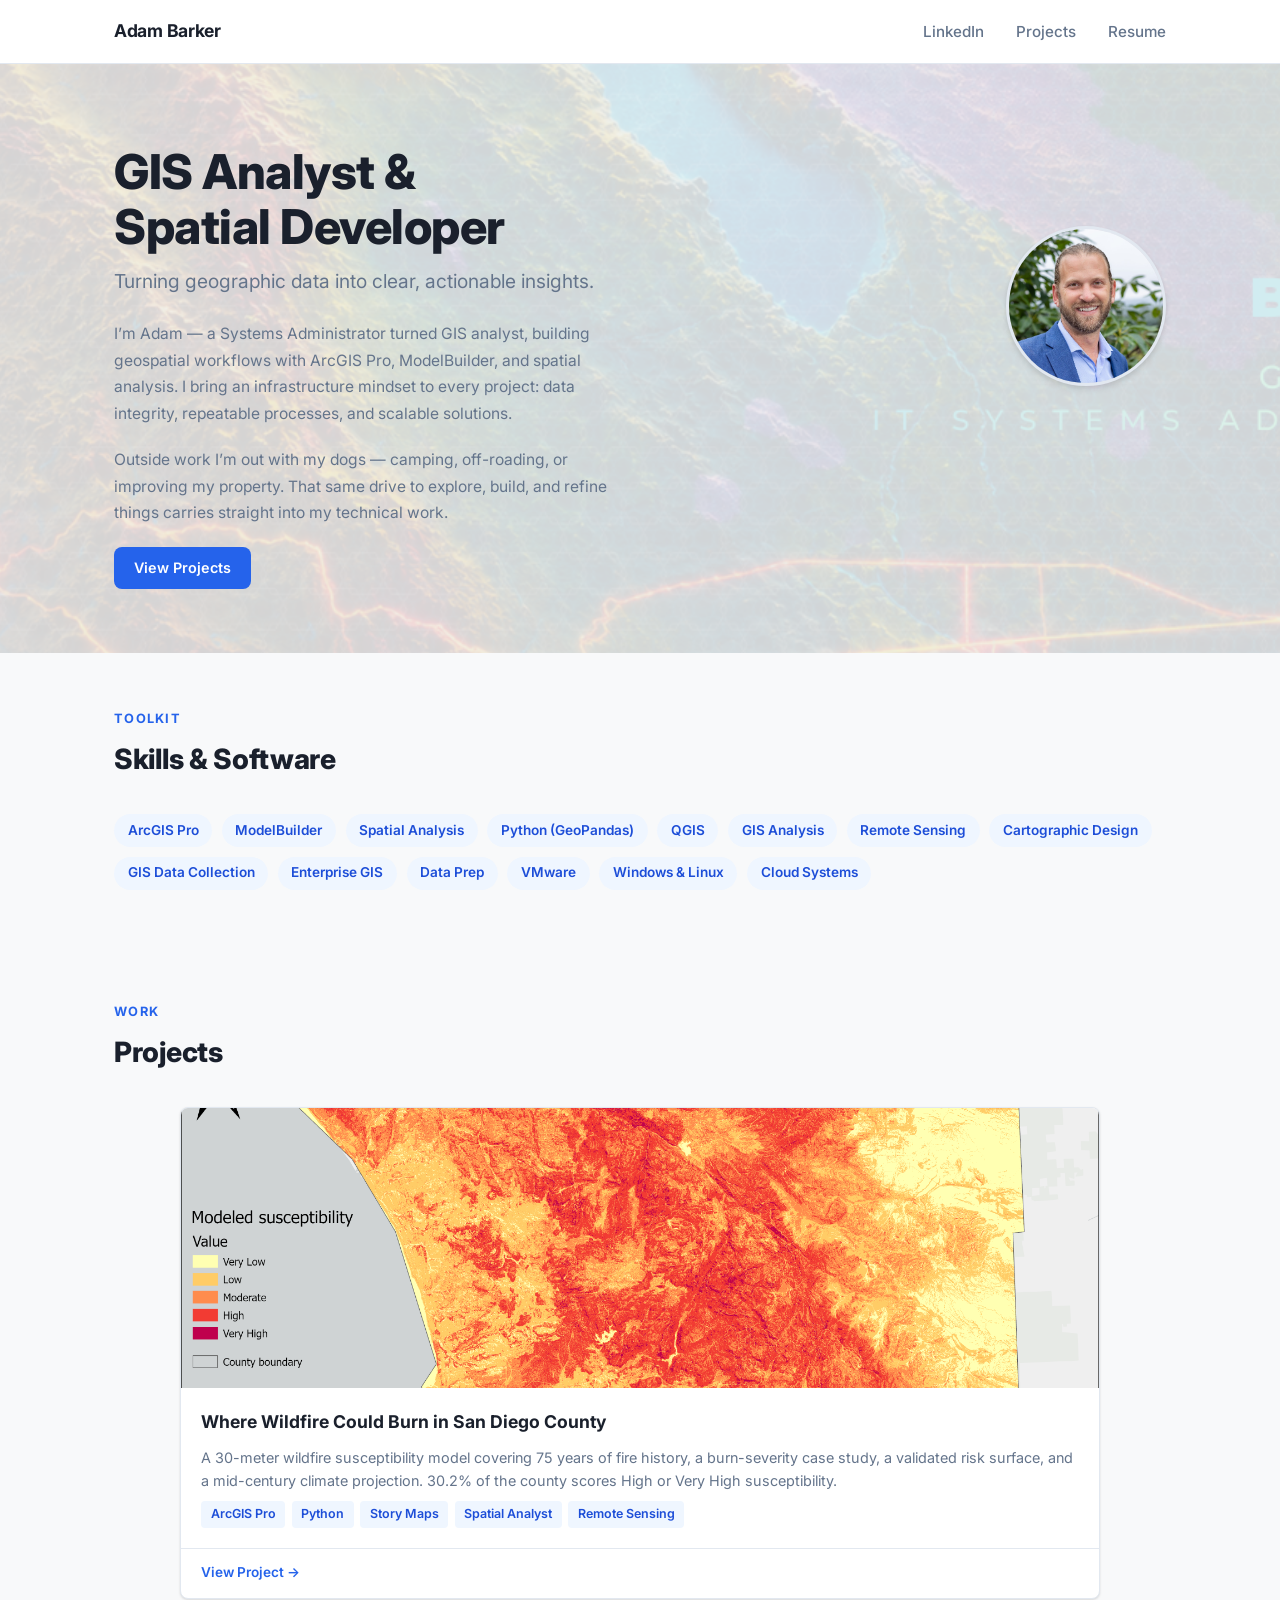
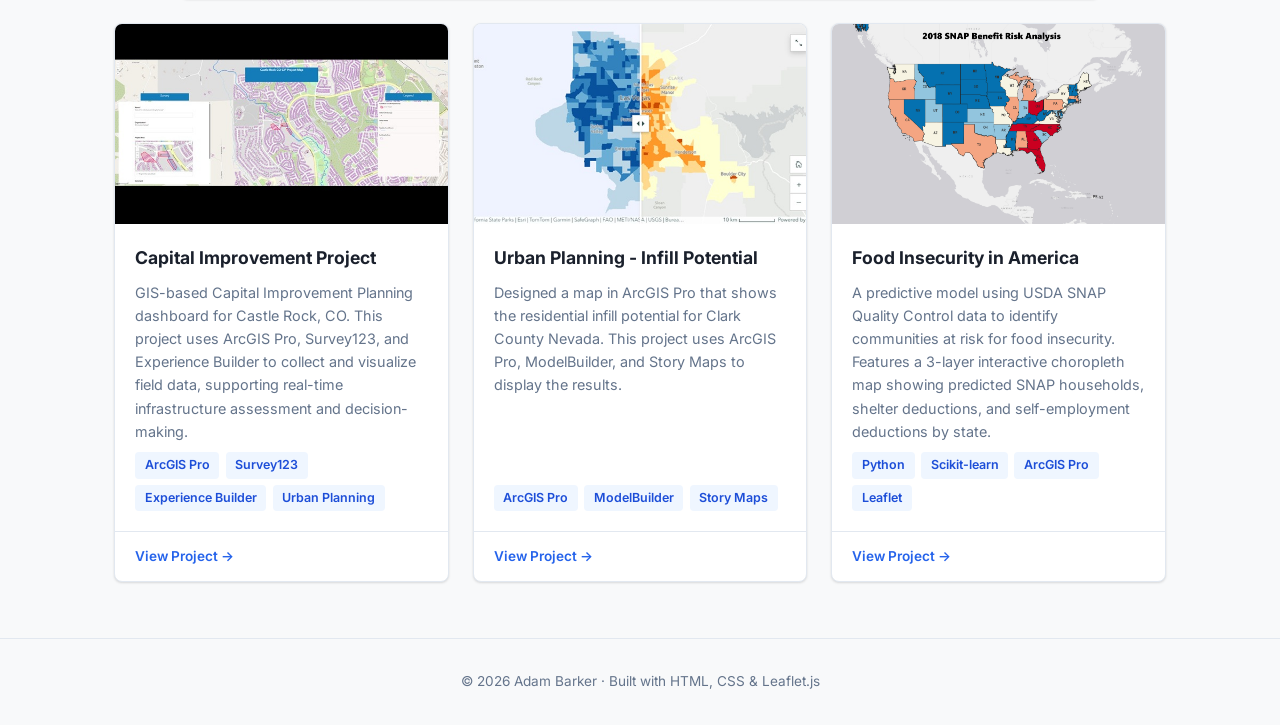
==== commit 009542e9: "Remove contact form page and button" ====
--- a/index.html
+++ b/index.html
@@ -40,7 +40,6 @@
       </p>
       <div class="btn-group">
         <a class="btn btn-primary" href="#projects">View Projects</a>
-        <a class="btn btn-outline" href="contact.html">Get in Touch</a>
       </div>
     </div>
     <div class="avatar-wrap">
